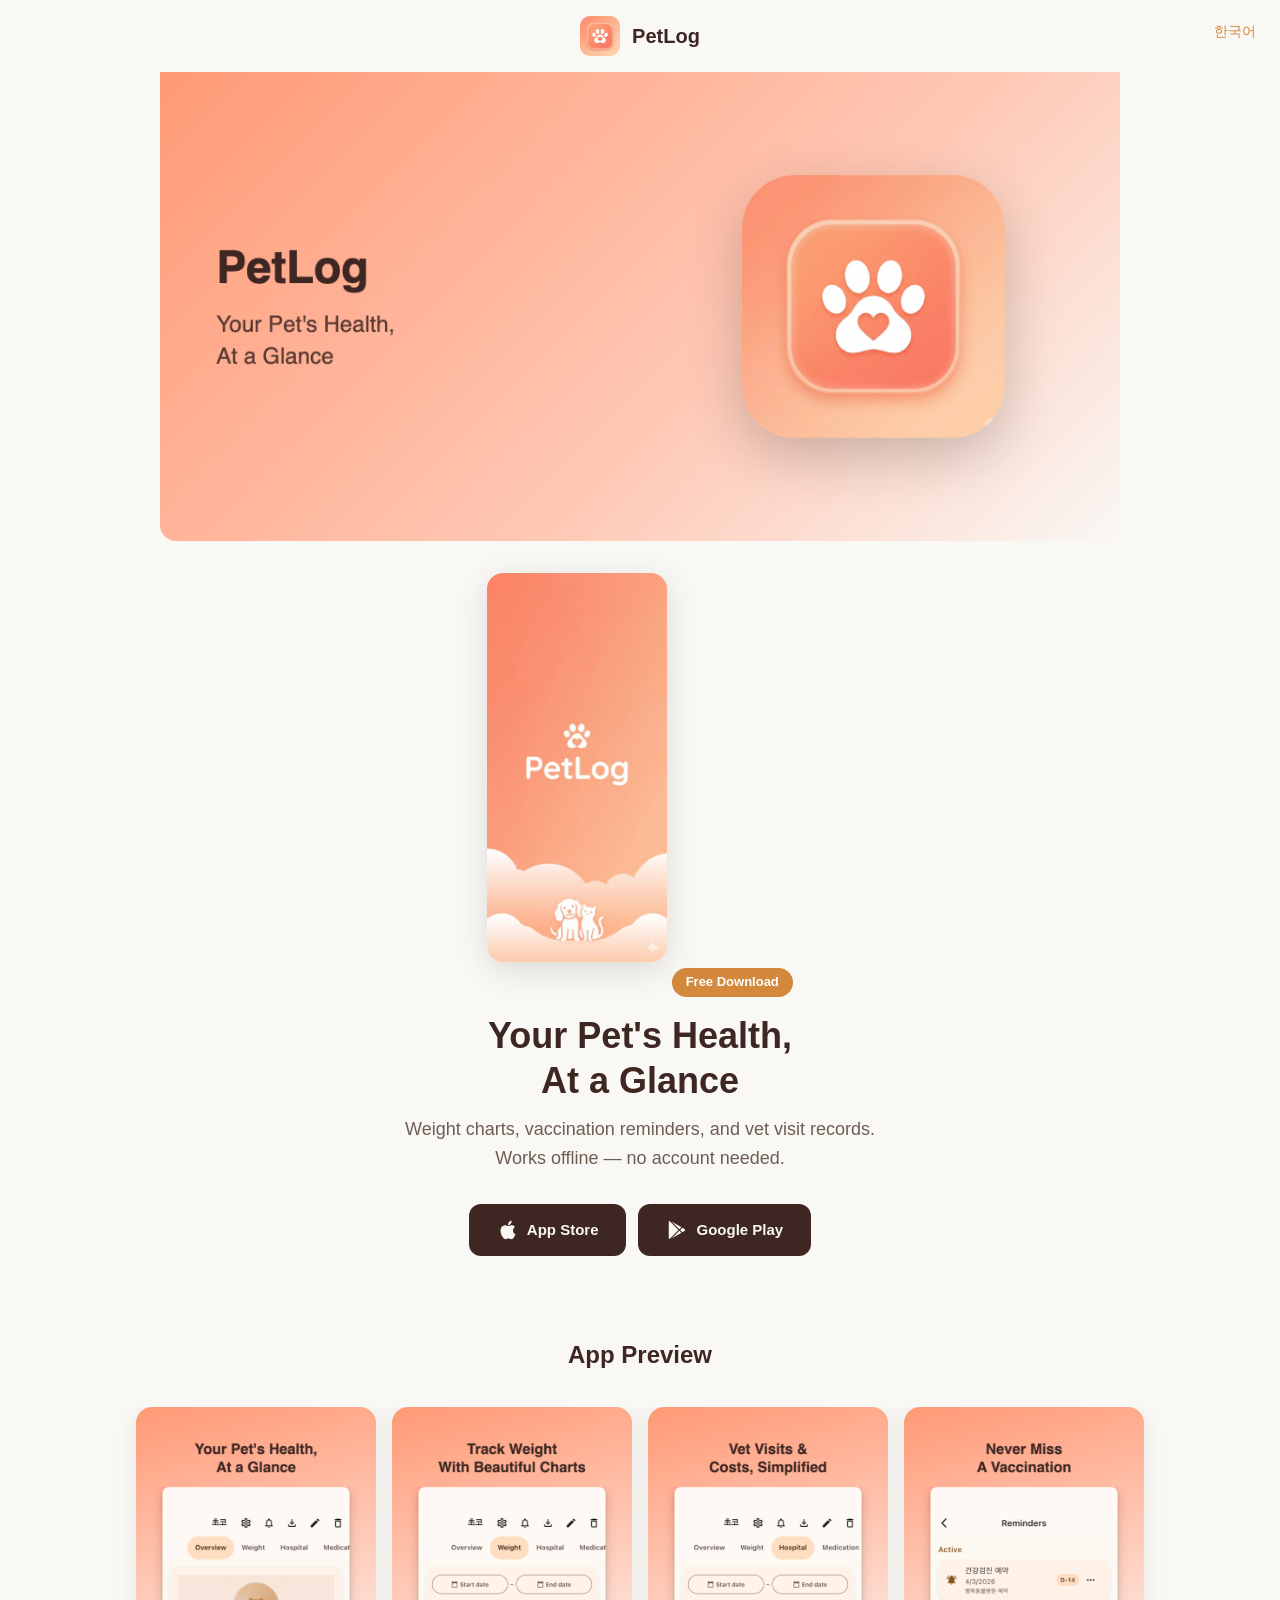
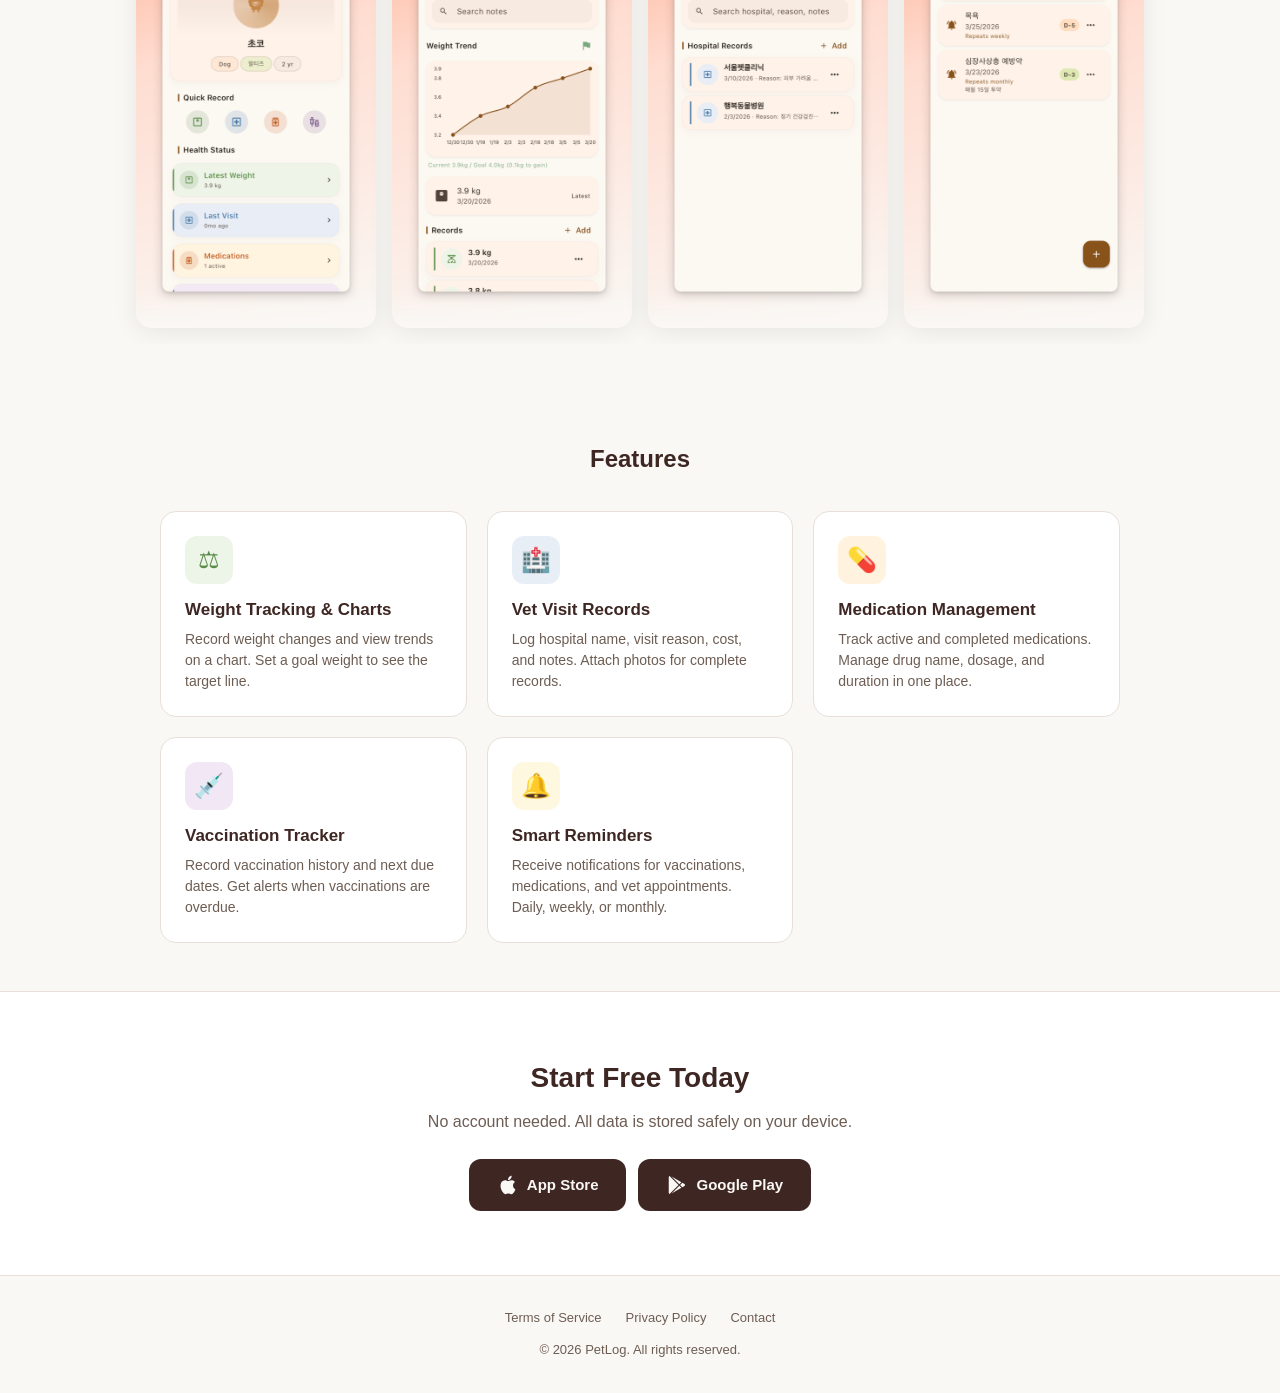
==== en/index.html @ 9a6e6832 "feat: add App Store download link https://apps.apple.com/us/app/petlog-pet-health-tracker/id67609360" ====
<!DOCTYPE html>
<html lang="en">
<head>
  <meta charset="UTF-8">
  <meta name="viewport" content="width=device-width, initial-scale=1.0">
  <title>PetLog - Pet Health Tracker</title>
  <meta name="description" content="Keep track of your pet's health at a glance. Weight charts, vet visits, medications, vaccinations and reminders. Works offline.">
  <meta property="og:title" content="PetLog - Pet Health Tracker">
  <meta property="og:description" content="The simplest health record app for busy pet parents">
  <meta property="og:image" content="../images/app-icon.png">
  <meta name="theme-color" content="#FAF8F5" media="(prefers-color-scheme: light)">
  <meta name="theme-color" content="#1A1613" media="(prefers-color-scheme: dark)">
  <link rel="icon" href="../images/app-icon.png">
  <link rel="stylesheet" href="../style.css">
</head>
<body>

  <!-- Header -->
  <div class="lang-switch"><a href="../">한국어</a></div>
  <header class="header">
    <div class="header-inner">
      <img src="../images/app-icon.png" alt="PetLog" width="40" height="40">
      <h1>PetLog</h1>
    </div>
  </header>

  <!-- Feature Banner -->
  <section class="feature-banner">
    <img src="../images/feature_en.png" alt="PetLog Feature Graphic" loading="eager">
  </section>

  <!-- Hero -->
  <section class="hero container">
    <img src="../images/splash_logo_web.png" alt="PetLog" class="hero-splash" loading="eager">
    <span class="hero-badge">Free Download</span>
    <h2>Your Pet's Health,<br>At a Glance</h2>
    <p>Weight charts, vaccination reminders, and vet visit records.<br>Works offline — no account needed.</p>
    <div class="cta-buttons">
      <a href="https://apps.apple.com/us/app/petlog-pet-health-tracker/id6760936087" class="cta-btn" aria-label="Download on App Store">
        <svg viewBox="0 0 24 24"><path d="M18.71 19.5c-.83 1.24-1.71 2.45-3.05 2.47-1.34.03-1.77-.79-3.29-.79-1.53 0-2 .77-3.27.82-1.31.05-2.3-1.32-3.14-2.53C4.25 17 2.94 12.45 4.7 9.39c.87-1.52 2.43-2.48 4.12-2.51 1.28-.02 2.5.87 3.29.87.78 0 2.26-1.07 3.8-.91.65.03 2.47.26 3.64 1.98-.09.06-2.17 1.28-2.15 3.81.03 3.02 2.65 4.03 2.68 4.04-.03.07-.42 1.44-1.38 2.83M13 3.5c.73-.83 1.94-1.46 2.94-1.5.13 1.17-.34 2.35-1.04 3.19-.69.85-1.83 1.51-2.95 1.42-.15-1.15.41-2.35 1.05-3.11z"/></svg>
        App Store
      </a>
      <a href="#" class="cta-btn" aria-label="Download on Google Play">
        <svg viewBox="0 0 24 24"><path d="M3,20.5V3.5C3,2.91 3.34,2.39 3.84,2.15L13.69,12L3.84,21.85C3.34,21.61 3,21.09 3,20.5M16.81,15.12L6.05,21.34L14.54,12.85L16.81,15.12M20.16,10.81C20.5,11.08 20.75,11.5 20.75,12C20.75,12.5 20.53,12.9 20.18,13.18L17.89,14.5L15.39,12L17.89,9.5L20.16,10.81M6.05,2.66L16.81,8.88L14.54,11.15L6.05,2.66Z"/></svg>
        Google Play
      </a>
    </div>
  </section>

  <!-- Screenshots -->
  <section class="screenshots">
    <h3>App Preview</h3>
    <div class="screenshot-scroll">
      <img src="../images/screenshot_en_01.png" alt="Pet Detail" loading="lazy">
      <img src="../images/screenshot_en_02.png" alt="Weight Chart" loading="lazy">
      <img src="../images/screenshot_en_03.png" alt="Hospital Records" loading="lazy">
      <img src="../images/screenshot_en_04.png" alt="Reminders" loading="lazy">
    </div>
  </section>

  <!-- Features -->
  <section class="features container">
    <h3>Features</h3>
    <div class="feature-grid">
      <div class="feature-card">
        <div class="feature-icon" style="background: #EDF5E8; color: var(--color-weight);">&#9878;</div>
        <h4>Weight Tracking & Charts</h4>
        <p>Record weight changes and view trends on a chart. Set a goal weight to see the target line.</p>
      </div>
      <div class="feature-card">
        <div class="feature-icon" style="background: #E8EEF5; color: var(--color-hospital);">&#127973;</div>
        <h4>Vet Visit Records</h4>
        <p>Log hospital name, visit reason, cost, and notes. Attach photos for complete records.</p>
      </div>
      <div class="feature-card">
        <div class="feature-icon" style="background: #FFF3E0; color: var(--color-medication);">&#128138;</div>
        <h4>Medication Management</h4>
        <p>Track active and completed medications. Manage drug name, dosage, and duration in one place.</p>
      </div>
      <div class="feature-card">
        <div class="feature-icon" style="background: #F2E8F5; color: var(--color-vaccination);">&#128137;</div>
        <h4>Vaccination Tracker</h4>
        <p>Record vaccination history and next due dates. Get alerts when vaccinations are overdue.</p>
      </div>
      <div class="feature-card">
        <div class="feature-icon" style="background: #FFF8E1; color: var(--color-reminder);">&#128276;</div>
        <h4>Smart Reminders</h4>
        <p>Receive notifications for vaccinations, medications, and vet appointments. Daily, weekly, or monthly.</p>
      </div>
    </div>
  </section>

  <!-- Download CTA -->
  <section class="download">
    <div class="container">
      <h3>Start Free Today</h3>
      <p>No account needed. All data is stored safely on your device.</p>
      <div class="cta-buttons">
        <a href="#" class="cta-btn">
          <svg viewBox="0 0 24 24"><path d="M18.71 19.5c-.83 1.24-1.71 2.45-3.05 2.47-1.34.03-1.77-.79-3.29-.79-1.53 0-2 .77-3.27.82-1.31.05-2.3-1.32-3.14-2.53C4.25 17 2.94 12.45 4.7 9.39c.87-1.52 2.43-2.48 4.12-2.51 1.28-.02 2.5.87 3.29.87.78 0 2.26-1.07 3.8-.91.65.03 2.47.26 3.64 1.98-.09.06-2.17 1.28-2.15 3.81.03 3.02 2.65 4.03 2.68 4.04-.03.07-.42 1.44-1.38 2.83M13 3.5c.73-.83 1.94-1.46 2.94-1.5.13 1.17-.34 2.35-1.04 3.19-.69.85-1.83 1.51-2.95 1.42-.15-1.15.41-2.35 1.05-3.11z"/></svg>
          App Store
        </a>
        <a href="#" class="cta-btn">
          <svg viewBox="0 0 24 24"><path d="M3,20.5V3.5C3,2.91 3.34,2.39 3.84,2.15L13.69,12L3.84,21.85C3.34,21.61 3,21.09 3,20.5M16.81,15.12L6.05,21.34L14.54,12.85L16.81,15.12M20.16,10.81C20.5,11.08 20.75,11.5 20.75,12C20.75,12.5 20.53,12.9 20.18,13.18L17.89,14.5L15.39,12L17.89,9.5L20.16,10.81M6.05,2.66L16.81,8.88L14.54,11.15L6.05,2.66Z"/></svg>
          Google Play
        </a>
      </div>
    </div>
  </section>

  <!-- Footer -->
  <footer class="footer container">
    <div class="footer-links">
      <a href="../terms.html">Terms of Service</a>
      <a href="../privacy.html">Privacy Policy</a>
      <a href="mailto:raybirdy@gmail.com">Contact</a>
    </div>
    <p>&copy; 2026 PetLog. All rights reserved.</p>
  </footer>

</body>
</html>
---- style.css ----
/* PetLog Landing Page — Design Tokens */
:root {
  --color-bg: #FAF8F5;
  --color-surface: #FFFFFF;
  --color-primary: #D4883C;
  --color-secondary: #E8866A;
  --color-text: #3E2723;
  --color-text-muted: #6D5D53;
  --color-border: #E8E0D8;
  --color-weight: #5B8C4A;
  --color-hospital: #4A7BAA;
  --color-medication: #C45B20;
  --color-vaccination: #7B5A8C;
  --color-reminder: #D4883C;
  --font: 'Pretendard', -apple-system, BlinkMacSystemFont, 'Segoe UI', sans-serif;
  --radius: 16px;
  --radius-sm: 8px;
  --max-width: 960px;
}

/* Dark mode disabled — light brand theme only */

/* Reset */
*, *::before, *::after { box-sizing: border-box; margin: 0; padding: 0; }

body {
  font-family: var(--font);
  background: var(--color-bg);
  color: var(--color-text);
  line-height: 1.6;
  -webkit-font-smoothing: antialiased;
}

a { color: var(--color-primary); text-decoration: none; }
a:hover { text-decoration: underline; }

.container {
  max-width: var(--max-width);
  margin: 0 auto;
  padding: 0 24px;
}

/* Header */
.header {
  padding: 16px 0;
  text-align: center;
}

.header-inner {
  display: flex;
  align-items: center;
  justify-content: center;
  gap: 12px;
}

.header img {
  width: 40px;
  height: 40px;
  border-radius: 10px;
}

.header h1 {
  font-size: 20px;
  font-weight: 700;
}

.lang-switch {
  position: absolute;
  right: 24px;
  top: 20px;
  font-size: 14px;
  color: var(--color-text-muted);
}

/* Feature Banner */
.feature-banner {
  width: 100%;
  overflow: hidden;
  border-radius: 0 0 var(--radius) var(--radius);
}

.feature-banner img {
  width: 100%;
  max-width: var(--max-width);
  display: block;
  margin: 0 auto;
  border-radius: 0 0 var(--radius) var(--radius);
}

/* Hero */
.hero {
  text-align: center;
  padding: 32px 0;
}

.hero-splash {
  width: 180px;
  margin-bottom: 24px;
  border-radius: var(--radius);
  box-shadow: 0 8px 32px rgba(0,0,0,0.12);
}

.hero-badge {
  display: inline-block;
  background: var(--color-primary);
  color: #FFF;
  font-size: 13px;
  font-weight: 600;
  padding: 4px 14px;
  border-radius: 20px;
  margin-bottom: 16px;
}

.hero h2 {
  font-size: 36px;
  font-weight: 700;
  line-height: 1.25;
  margin-bottom: 12px;
}

.hero p {
  font-size: 18px;
  color: var(--color-text-muted);
  max-width: 500px;
  margin: 0 auto 32px;
}

.cta-buttons {
  display: flex;
  gap: 12px;
  justify-content: center;
  flex-wrap: wrap;
}

.cta-btn {
  display: inline-flex;
  align-items: center;
  gap: 8px;
  background: var(--color-text);
  color: var(--color-bg);
  padding: 14px 28px;
  border-radius: 12px;
  font-size: 15px;
  font-weight: 600;
  transition: opacity 0.2s;
}

.cta-btn:hover {
  opacity: 0.85;
  text-decoration: none;
}

.cta-btn svg {
  width: 22px;
  height: 22px;
  fill: currentColor;
}

/* Screenshots */
.screenshots {
  padding: 48px 0;
  overflow: hidden;
}

.screenshots h3 {
  text-align: center;
  font-size: 24px;
  font-weight: 700;
  margin-bottom: 32px;
}

.screenshot-scroll {
  display: flex;
  gap: 16px;
  overflow-x: auto;
  scroll-snap-type: x mandatory;
  -webkit-overflow-scrolling: touch;
  padding: 0 24px 16px;
  scrollbar-width: none;
  justify-content: center;
}

.screenshot-scroll::-webkit-scrollbar { display: none; }

.screenshot-scroll img {
  flex: 0 0 auto;
  width: 240px;
  border-radius: var(--radius);
  scroll-snap-align: center;
  box-shadow: 0 4px 24px rgba(0,0,0,0.08);
}

/* Features */
.features {
  padding: 48px 0;
}

.features h3 {
  text-align: center;
  font-size: 24px;
  font-weight: 700;
  margin-bottom: 32px;
}

.feature-grid {
  display: grid;
  grid-template-columns: repeat(auto-fit, minmax(260px, 1fr));
  gap: 20px;
}

.feature-card {
  background: var(--color-surface);
  border: 1px solid var(--color-border);
  border-radius: var(--radius);
  padding: 24px;
  transition: transform 0.2s;
}

.feature-card:hover {
  transform: translateY(-2px);
}

.feature-icon {
  width: 48px;
  height: 48px;
  border-radius: 12px;
  display: flex;
  align-items: center;
  justify-content: center;
  font-size: 24px;
  margin-bottom: 12px;
}

.feature-card h4 {
  font-size: 17px;
  font-weight: 600;
  margin-bottom: 6px;
}

.feature-card p {
  font-size: 14px;
  color: var(--color-text-muted);
  line-height: 1.5;
}

/* Download */
.download {
  text-align: center;
  padding: 64px 0;
  background: var(--color-surface);
  border-top: 1px solid var(--color-border);
  border-bottom: 1px solid var(--color-border);
}

.download h3 {
  font-size: 28px;
  font-weight: 700;
  margin-bottom: 8px;
}

.download p {
  font-size: 16px;
  color: var(--color-text-muted);
  margin-bottom: 24px;
}

/* Footer */
.footer {
  padding: 32px 0;
  text-align: center;
  font-size: 13px;
  color: var(--color-text-muted);
}

.footer-links {
  display: flex;
  gap: 24px;
  justify-content: center;
  margin-bottom: 12px;
}

.footer-links a {
  color: var(--color-text-muted);
}

/* Responsive */
@media (max-width: 640px) {
  .hero h2 { font-size: 28px; }
  .hero p { font-size: 16px; }
  .screenshot-scroll img { width: 200px; }
  .feature-grid { grid-template-columns: 1fr; }
  .lang-switch { position: static; text-align: center; margin-bottom: 8px; }
}
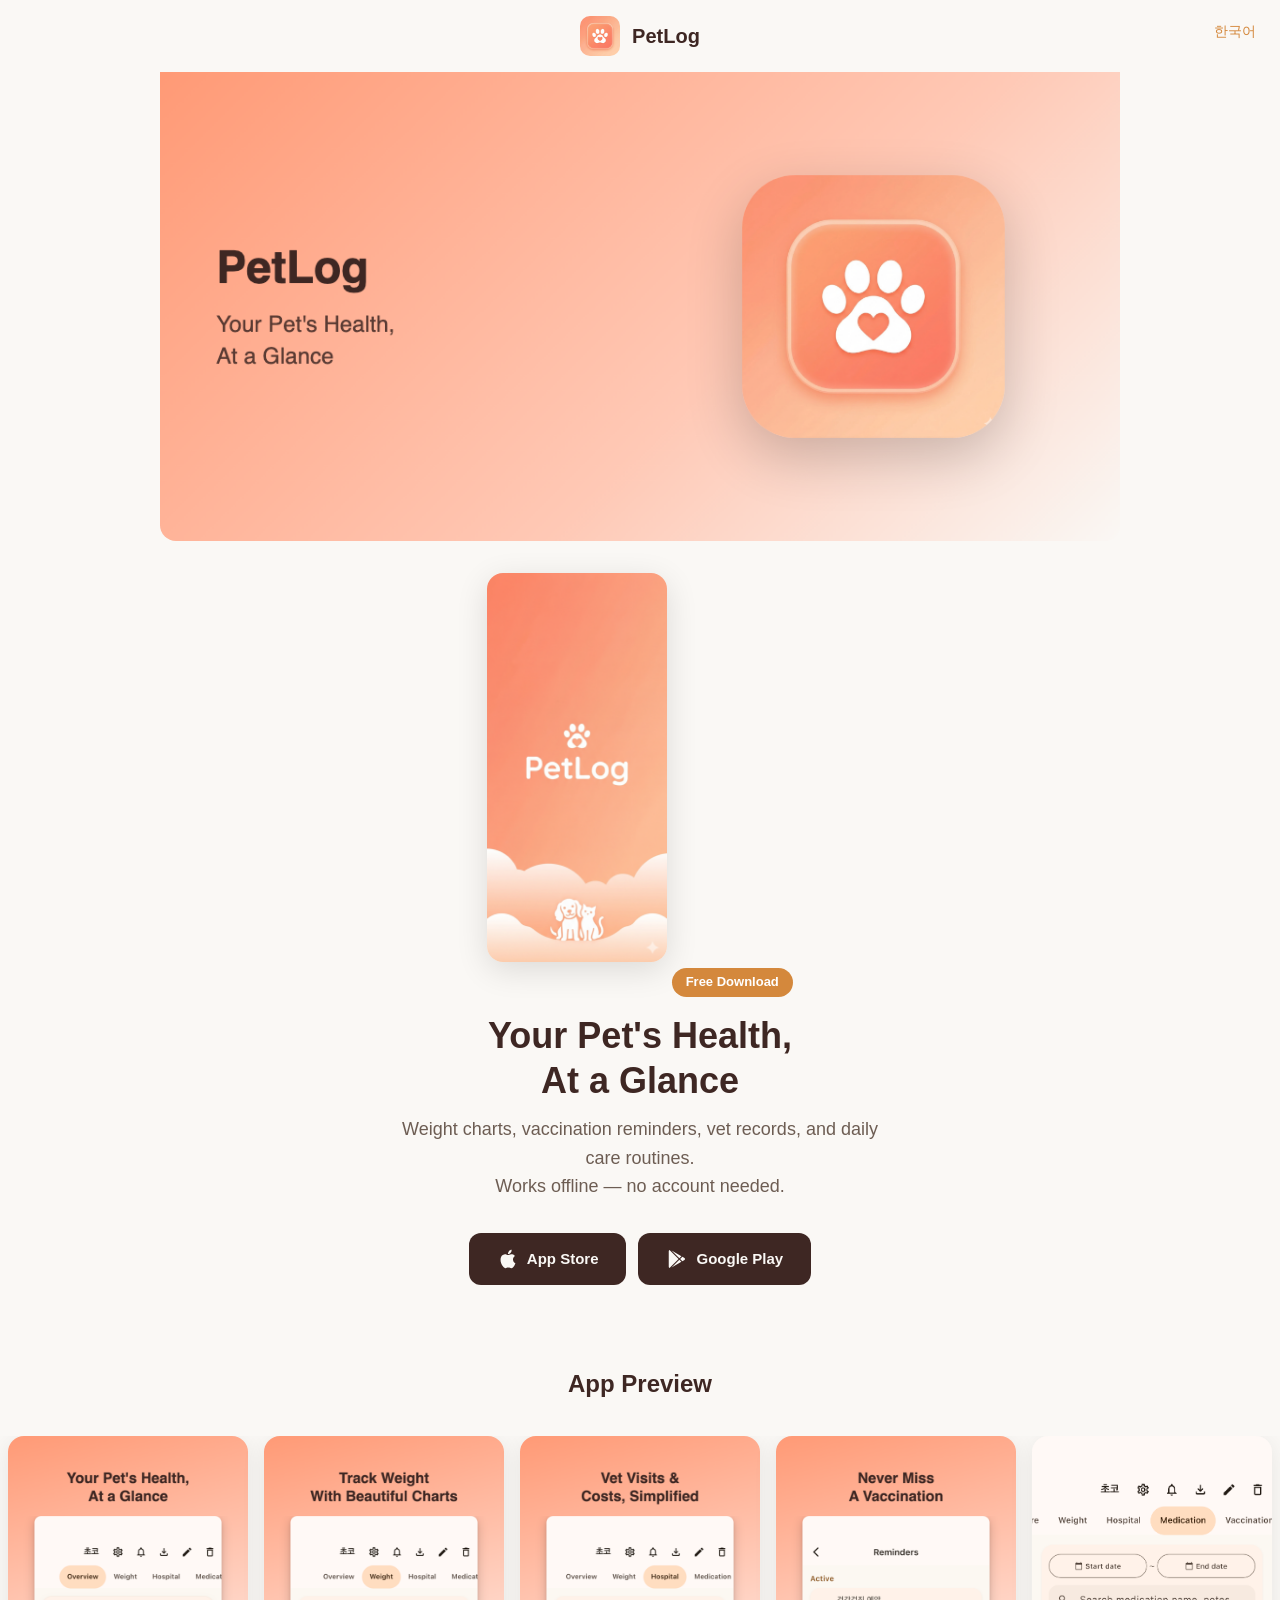
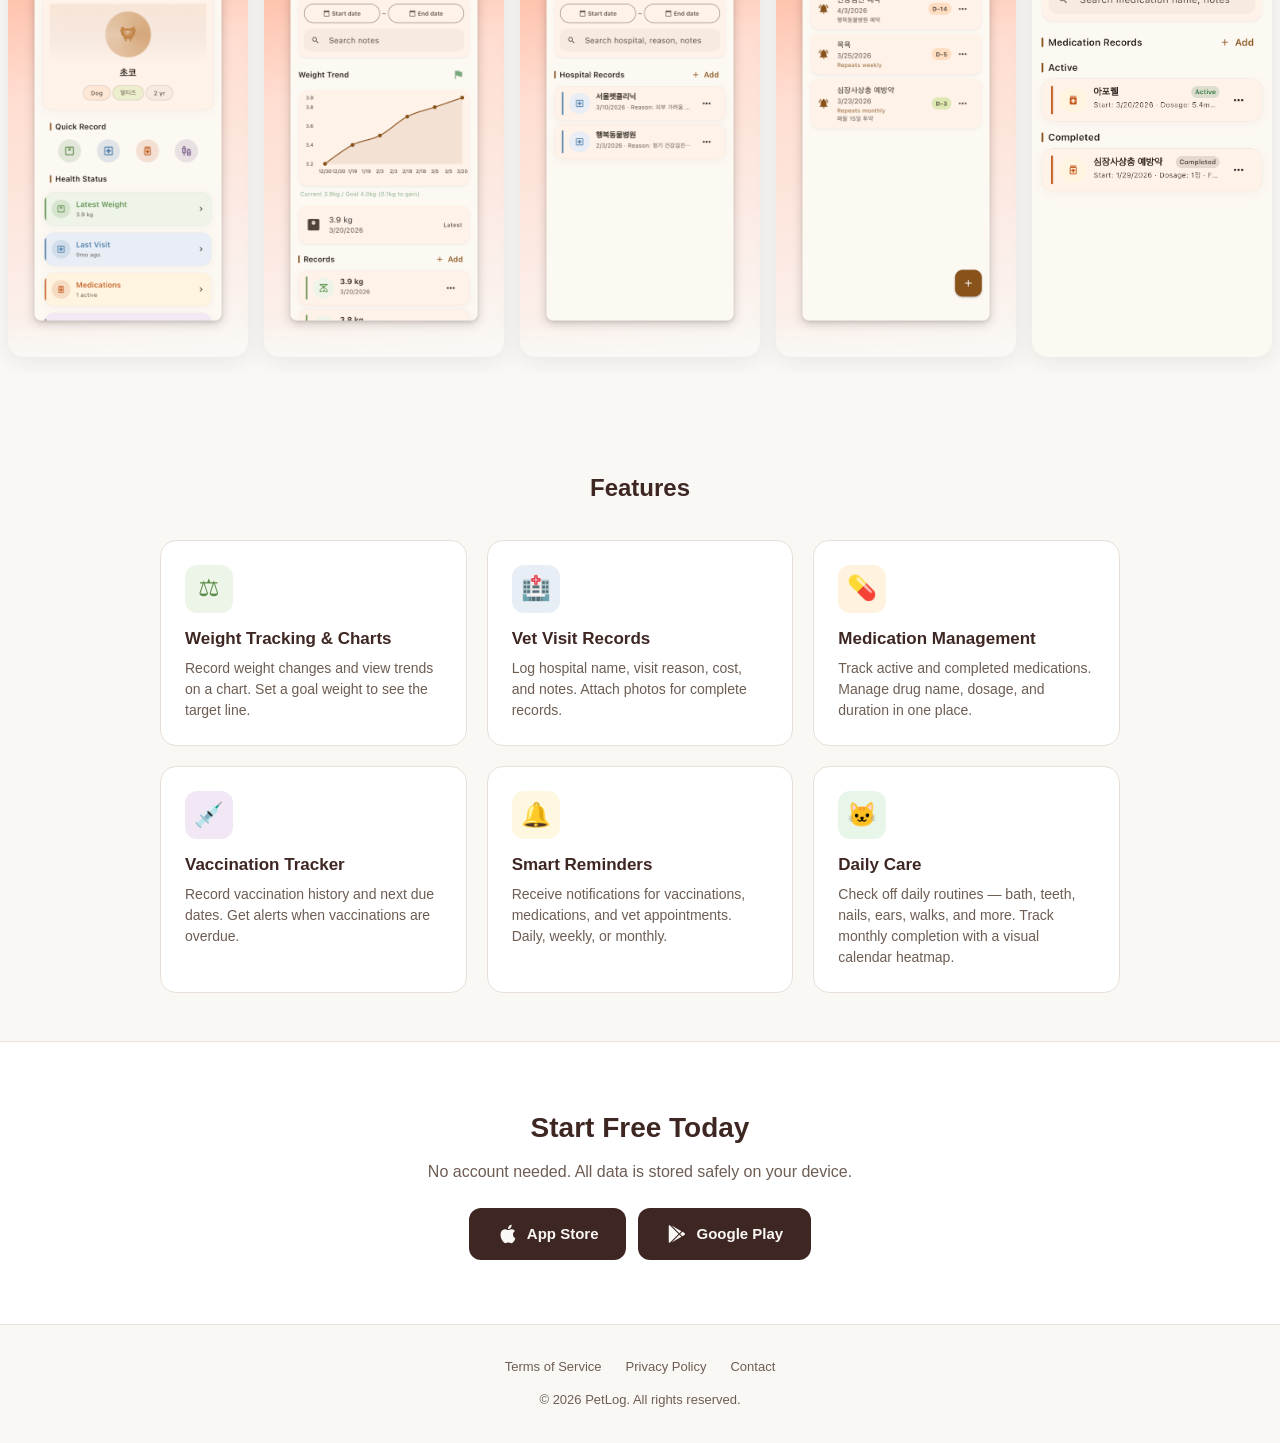
==== commit 62b8fa32: "feat: v1.0.1 Daily Care 기능 추가 반영 - ko/en: Daily Care 기능 카드 추가 - ko/en: 스크린샷 5번 (Daily Care) 추가 - ko/" ====
--- a/en/index.html
+++ b/en/index.html
@@ -4,7 +4,7 @@
   <meta charset="UTF-8">
   <meta name="viewport" content="width=device-width, initial-scale=1.0">
   <title>PetLog - Pet Health Tracker</title>
-  <meta name="description" content="Keep track of your pet's health at a glance. Weight charts, vet visits, medications, vaccinations and reminders. Works offline.">
+  <meta name="description" content="Keep track of your pet's health at a glance. Weight charts, vet visits, medications, vaccinations, daily care routines and reminders. Works offline.">
   <meta property="og:title" content="PetLog - Pet Health Tracker">
   <meta property="og:description" content="The simplest health record app for busy pet parents">
   <meta property="og:image" content="../images/app-icon.png">
@@ -34,7 +34,7 @@
     <img src="../images/splash_logo_web.png" alt="PetLog" class="hero-splash" loading="eager">
     <span class="hero-badge">Free Download</span>
     <h2>Your Pet's Health,<br>At a Glance</h2>
-    <p>Weight charts, vaccination reminders, and vet visit records.<br>Works offline — no account needed.</p>
+    <p>Weight charts, vaccination reminders, vet records, and daily care routines.<br>Works offline — no account needed.</p>
     <div class="cta-buttons">
       <a href="https://apps.apple.com/us/app/petlog-pet-health-tracker/id6760936087" class="cta-btn" aria-label="Download on App Store">
         <svg viewBox="0 0 24 24"><path d="M18.71 19.5c-.83 1.24-1.71 2.45-3.05 2.47-1.34.03-1.77-.79-3.29-.79-1.53 0-2 .77-3.27.82-1.31.05-2.3-1.32-3.14-2.53C4.25 17 2.94 12.45 4.7 9.39c.87-1.52 2.43-2.48 4.12-2.51 1.28-.02 2.5.87 3.29.87.78 0 2.26-1.07 3.8-.91.65.03 2.47.26 3.64 1.98-.09.06-2.17 1.28-2.15 3.81.03 3.02 2.65 4.03 2.68 4.04-.03.07-.42 1.44-1.38 2.83M13 3.5c.73-.83 1.94-1.46 2.94-1.5.13 1.17-.34 2.35-1.04 3.19-.69.85-1.83 1.51-2.95 1.42-.15-1.15.41-2.35 1.05-3.11z"/></svg>
@@ -55,6 +55,7 @@
       <img src="../images/screenshot_en_02.png" alt="Weight Chart" loading="lazy">
       <img src="../images/screenshot_en_03.png" alt="Hospital Records" loading="lazy">
       <img src="../images/screenshot_en_04.png" alt="Reminders" loading="lazy">
+      <img src="../images/screenshot_en_05.png" alt="Daily Care" loading="lazy">
     </div>
   </section>
 
@@ -86,6 +87,11 @@
         <div class="feature-icon" style="background: #FFF8E1; color: var(--color-reminder);">&#128276;</div>
         <h4>Smart Reminders</h4>
         <p>Receive notifications for vaccinations, medications, and vet appointments. Daily, weekly, or monthly.</p>
+      </div>
+      <div class="feature-card">
+        <div class="feature-icon" style="background: #E8F5E9; color: #43A047;">&#128049;</div>
+        <h4>Daily Care</h4>
+        <p>Check off daily routines — bath, teeth, nails, ears, walks, and more. Track monthly completion with a visual calendar heatmap.</p>
       </div>
     </div>
   </section>
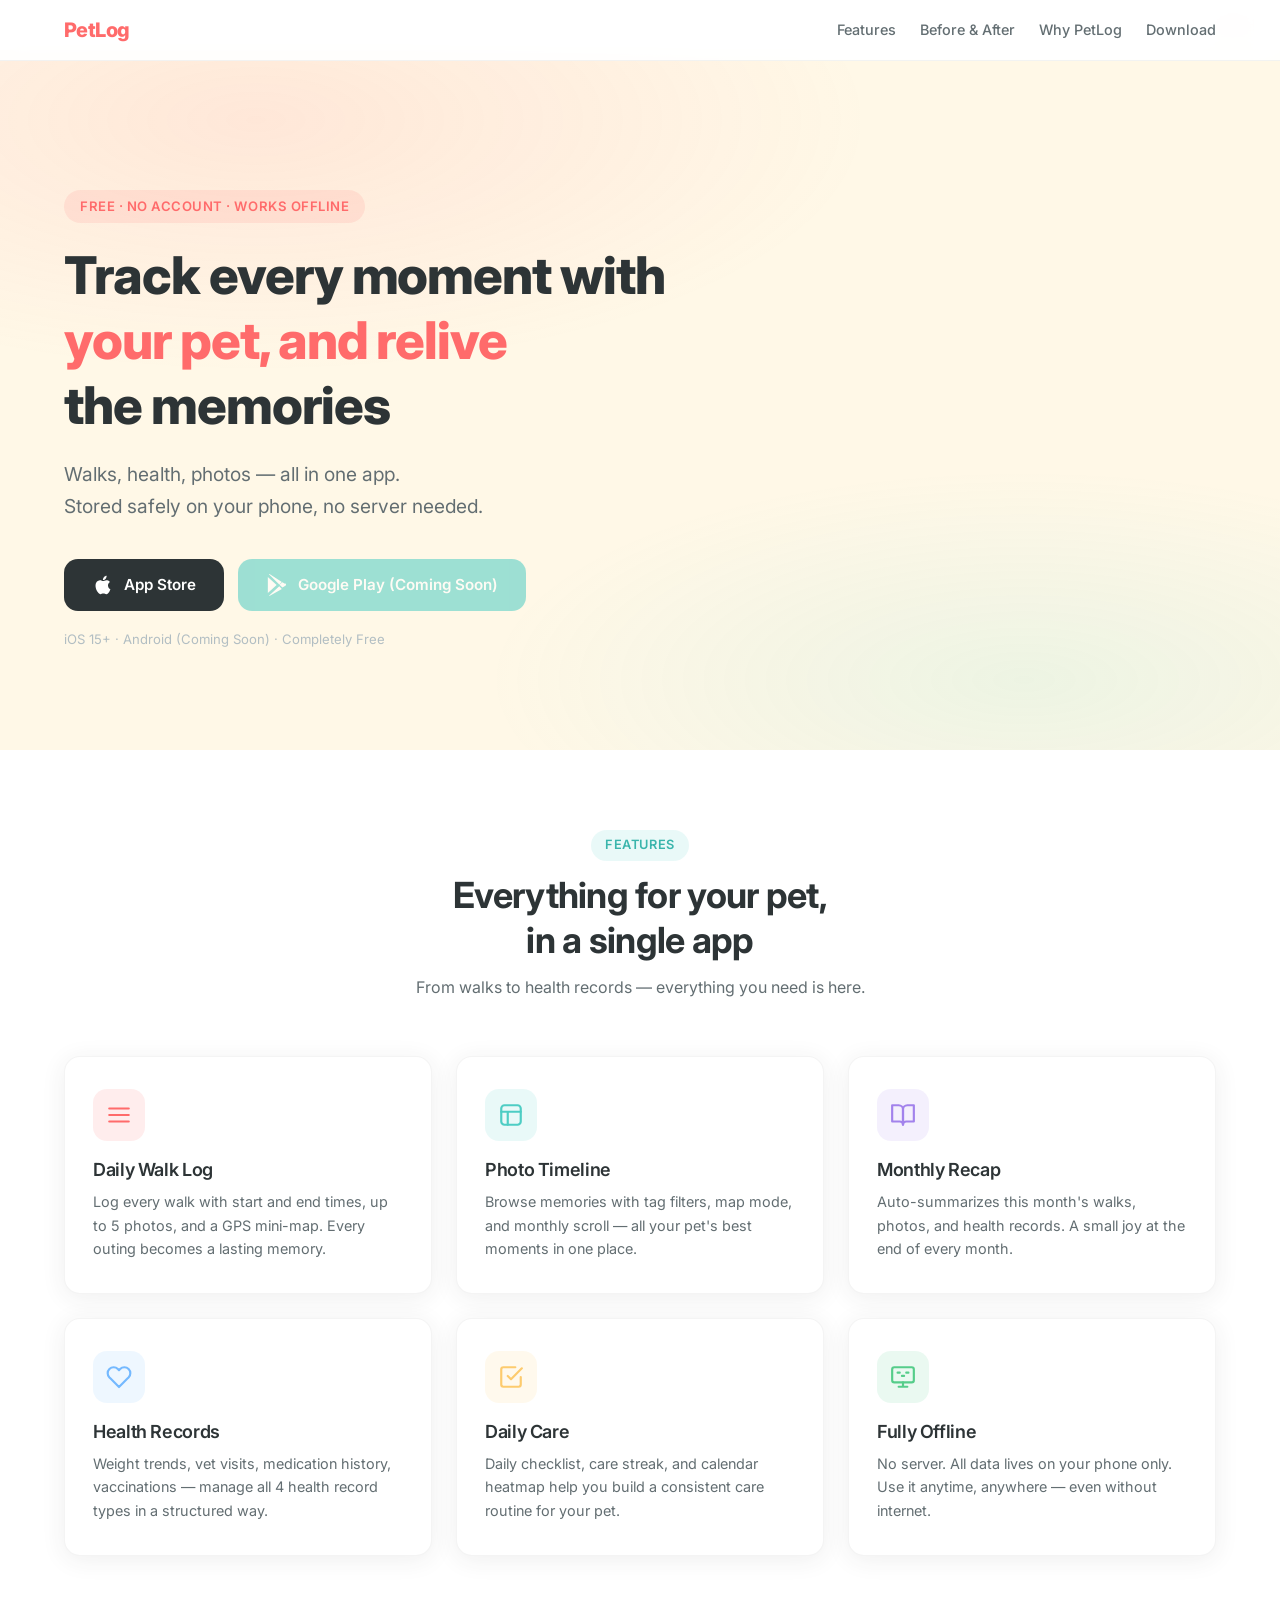
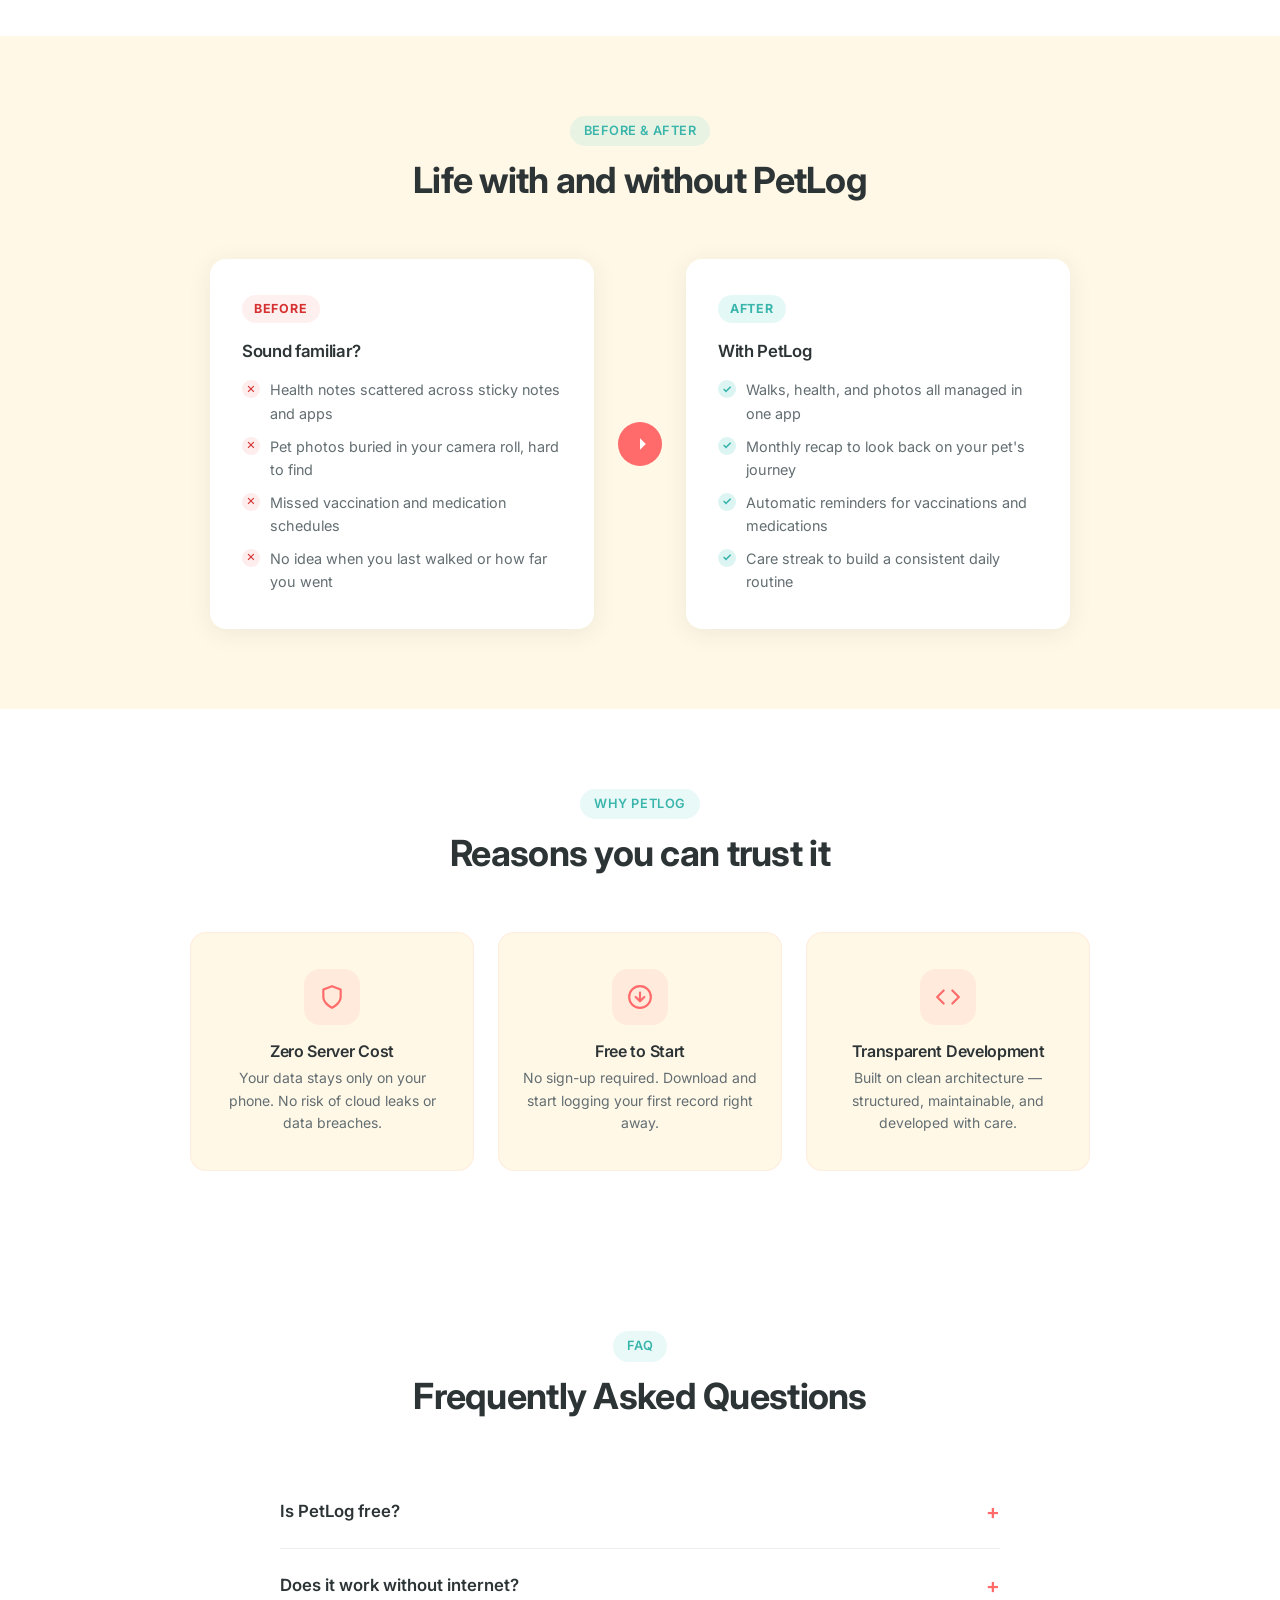
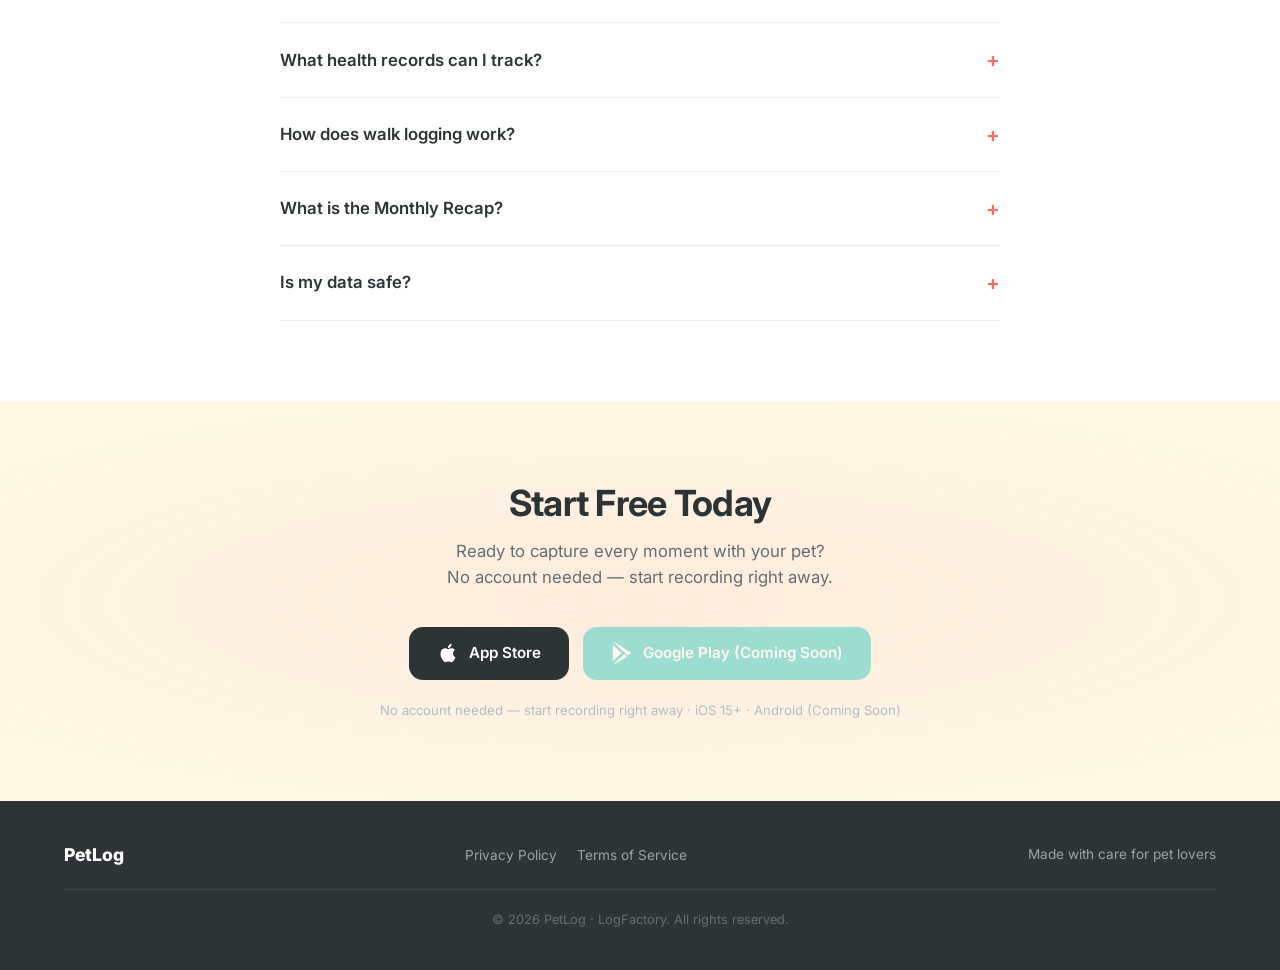
==== commit 2fab5bdb: "feat: add English landing page + language switcher - Add en/index.html with full SEO/AEO/GEO/LEO opt" ====
--- a/en/index.html
+++ b/en/index.html
@@ -1,128 +1,1100 @@
 <!DOCTYPE html>
 <html lang="en">
 <head>
-  <meta charset="UTF-8">
-  <meta name="viewport" content="width=device-width, initial-scale=1.0">
-  <title>PetLog - Pet Health Tracker</title>
-  <meta name="description" content="Keep track of your pet's health at a glance. Weight charts, vet visits, medications, vaccinations, daily care routines and reminders. Works offline.">
-  <meta property="og:title" content="PetLog - Pet Health Tracker">
-  <meta property="og:description" content="The simplest health record app for busy pet parents">
-  <meta property="og:image" content="../images/app-icon.png">
-  <meta name="theme-color" content="#FAF8F5" media="(prefers-color-scheme: light)">
-  <meta name="theme-color" content="#1A1613" media="(prefers-color-scheme: dark)">
-  <link rel="icon" href="../images/app-icon.png">
-  <link rel="stylesheet" href="../style.css">
+  <meta charset="UTF-8" />
+  <meta name="viewport" content="width=device-width, initial-scale=1.0" />
+  <title>PetLog — Pet Health Tracker | Walk Log, Photo Timeline, Monthly Recap</title>
+  <meta name="description" content="Track your pet's health and daily moments. Walk logs with GPS, photo timeline, monthly recap, weight/vet/medication/vaccination records. Offline-first, free." />
+  <meta name="keywords" content="pet health tracker, pet health app, dog walk tracker, pet photo diary, pet care app, pet log app, walk log, pet records, offline pet app, free pet tracker" />
+  <meta name="robots" content="index, follow, max-snippet:-1, max-image-preview:large" />
+  <link rel="canonical" href="https://raybirdy.github.io/petlog-legal/en/" />
+  <link rel="alternate" hreflang="ko" href="https://raybirdy.github.io/petlog-legal/" />
+  <link rel="alternate" hreflang="en" href="https://raybirdy.github.io/petlog-legal/en/" />
+  <link rel="alternate" hreflang="x-default" href="https://raybirdy.github.io/petlog-legal/" />
+
+  <!-- Open Graph -->
+  <meta property="og:title" content="PetLog — Pet Health Tracker | Walk, Photos, Recap" />
+  <meta property="og:description" content="Walk logs, photo timeline, monthly recap. Stored safely on your phone — no server needed. Start free." />
+  <meta property="og:type" content="website" />
+  <meta property="og:url" content="https://raybirdy.github.io/petlog-legal/en/" />
+  <meta property="og:site_name" content="PetLog" />
+  <meta property="og:locale" content="en_US" />
+  <meta property="og:locale:alternate" content="ko_KR" />
+
+  <!-- Twitter Card -->
+  <meta name="twitter:card" content="summary_large_image" />
+  <meta name="twitter:title" content="PetLog — Pet Health Tracker" />
+  <meta name="twitter:description" content="Walks, health, photos — all in one app. Offline-first and completely free." />
+
+  <meta name="theme-color" content="#FF6B6B" />
+  <meta name="apple-itunes-app" content="app-id=APP_ID" />
+
+  <!-- JSON-LD: SoftwareApplication (SEO/AEO/GEO) -->
+  <script type="application/ld+json">
+  {
+    "@context": "https://schema.org",
+    "@type": "SoftwareApplication",
+    "name": "PetLog",
+    "alternateName": "Pet Log",
+    "description": "A pet health and memory app that lets you track every daily moment and look back on them. Walk logs, photo timeline, monthly recap, weight/vet/medication/vaccination records.",
+    "applicationCategory": "HealthApplication",
+    "applicationSubCategory": "Pet Care",
+    "operatingSystem": "iOS 15+, Android 8+",
+    "offers": {
+      "@type": "Offer",
+      "price": "0",
+      "priceCurrency": "USD",
+      "description": "Free (ad-supported)"
+    },
+    "featureList": [
+      "Walk logging (start/end, up to 5 photos, GPS mini-map)",
+      "Photo timeline (tag filters, map mode, monthly scroll)",
+      "Monthly recap (walk count, photos, health record summary)",
+      "Daily care checklist + care streak",
+      "4 health record types: weight, vet visits, medications, vaccinations",
+      "Reminder notifications",
+      "Fully offline (no server, local storage only)"
+    ],
+    "screenshot": "https://raybirdy.github.io/petlog-legal/og-image.png",
+    "author": {
+      "@type": "Organization",
+      "name": "LogFactory"
+    },
+    "inLanguage": ["ko", "en"]
+  }
+  </script>
+
+  <!-- JSON-LD: FAQPage (AEO/GEO/LEO — AI answer engine optimization) -->
+  <script type="application/ld+json">
+  {
+    "@context": "https://schema.org",
+    "@type": "FAQPage",
+    "mainEntity": [
+      {
+        "@type": "Question",
+        "name": "Is PetLog free?",
+        "acceptedAnswer": {
+          "@type": "Answer",
+          "text": "Yes, PetLog is completely free. No account sign-up needed — just download and start. All data is stored only on your device."
+        }
+      },
+      {
+        "@type": "Question",
+        "name": "Does PetLog work without internet?",
+        "acceptedAnswer": {
+          "@type": "Answer",
+          "text": "Yes, PetLog works fully offline. There is no server — all data is stored in a local database on your device."
+        }
+      },
+      {
+        "@type": "Question",
+        "name": "What health records can I track?",
+        "acceptedAnswer": {
+          "@type": "Answer",
+          "text": "You can track four types of health records: weight, vet visits, medications, and vaccinations. Photos can be attached to each record, and you can set reminder notifications."
+        }
+      },
+      {
+        "@type": "Question",
+        "name": "How does walk logging work?",
+        "acceptedAnswer": {
+          "@type": "Answer",
+          "text": "Tap Start Walk to begin and End Walk when you're done. You can take up to 5 photos during the walk. GPS location is saved automatically and shown on a mini-map."
+        }
+      },
+      {
+        "@type": "Question",
+        "name": "What is the Monthly Recap?",
+        "acceptedAnswer": {
+          "@type": "Answer",
+          "text": "Monthly Recap automatically summarizes your pet's walks, photos, and health records for the month — a delightful way to look back on time spent together."
+        }
+      },
+      {
+        "@type": "Question",
+        "name": "Is my data safe?",
+        "acceptedAnswer": {
+          "@type": "Answer",
+          "text": "PetLog does not use any server. All data is stored exclusively on your device and never transmitted externally."
+        }
+      }
+    ]
+  }
+  </script>
+  <link rel="preconnect" href="https://fonts.googleapis.com" />
+  <link rel="preconnect" href="https://fonts.gstatic.com" crossorigin />
+  <link href="https://fonts.googleapis.com/css2?family=Inter:wght@400;500;600;700;800&display=swap" rel="stylesheet" />
+  <style>
+    /* ─── Reset & Base ─── */
+    *, *::before, *::after {
+      box-sizing: border-box;
+      margin: 0;
+      padding: 0;
+    }
+
+    :root {
+      --coral:    #FF6B6B;
+      --coral-dk: #E85555;
+      --mint:     #4ECDC4;
+      --mint-dk:  #3AB5AC;
+      --cream:    #FFF8E7;
+      --cream-dk: #FFF0CC;
+      --text:     #2D3436;
+      --text-mid: #636E72;
+      --text-lt:  #B2BEC3;
+      --white:    #FFFFFF;
+      --card-bg:  #FFFFFF;
+      --shadow:   0 4px 24px rgba(45, 52, 54, 0.08);
+      --shadow-hover: 0 8px 40px rgba(45, 52, 54, 0.14);
+      --radius:   16px;
+      --max-w:    1200px;
+    }
+
+    html {
+      scroll-behavior: smooth;
+    }
+
+    body {
+      font-family: 'Inter', system-ui, -apple-system, sans-serif;
+      color: var(--text);
+      background: var(--white);
+      line-height: 1.6;
+      -webkit-font-smoothing: antialiased;
+    }
+
+    /* ─── Typography ─── */
+    h1, h2, h3 {
+      line-height: 1.25;
+      letter-spacing: -0.02em;
+    }
+
+    h1 { font-size: clamp(2rem, 5vw, 3.25rem); font-weight: 800; }
+    h2 { font-size: clamp(1.5rem, 3.5vw, 2.25rem); font-weight: 700; }
+    h3 { font-size: 1.125rem; font-weight: 600; }
+
+    p { color: var(--text-mid); }
+
+    /* ─── Layout ─── */
+    .container {
+      width: 100%;
+      max-width: var(--max-w);
+      margin-inline: auto;
+      padding-inline: 24px;
+    }
+
+    section {
+      padding-block: 80px;
+    }
+
+    /* ─── Scroll Animation ─── */
+    .fade-in {
+      opacity: 0;
+      transform: translateY(28px);
+      transition: opacity 0.55s ease, transform 0.55s ease;
+    }
+
+    .fade-in.visible {
+      opacity: 1;
+      transform: translateY(0);
+    }
+
+    /* ─── Navigation ─── */
+    nav {
+      position: fixed;
+      top: 0;
+      left: 0;
+      right: 0;
+      z-index: 100;
+      background: rgba(255, 255, 255, 0.9);
+      backdrop-filter: blur(12px);
+      -webkit-backdrop-filter: blur(12px);
+      border-bottom: 1px solid rgba(45, 52, 54, 0.06);
+    }
+
+    .nav-inner {
+      display: flex;
+      align-items: center;
+      justify-content: space-between;
+      height: 60px;
+    }
+
+    .nav-logo {
+      font-size: 1.25rem;
+      font-weight: 800;
+      color: var(--coral);
+      text-decoration: none;
+      letter-spacing: -0.03em;
+    }
+
+    .nav-links {
+      display: flex;
+      gap: 24px;
+      list-style: none;
+    }
+
+    .nav-links a {
+      font-size: 0.9rem;
+      font-weight: 500;
+      color: var(--text-mid);
+      text-decoration: none;
+      transition: color 0.2s;
+    }
+
+    .nav-links a:hover { color: var(--coral); }
+
+    /* ─── Buttons ─── */
+    .btn {
+      display: inline-flex;
+      align-items: center;
+      gap: 10px;
+      padding: 14px 28px;
+      border-radius: 14px;
+      font-size: 0.95rem;
+      font-weight: 600;
+      text-decoration: none;
+      transition: transform 0.2s ease, box-shadow 0.2s ease;
+      cursor: pointer;
+      border: none;
+      white-space: nowrap;
+    }
+
+    .btn:hover {
+      transform: scale(1.05);
+      box-shadow: 0 8px 24px rgba(0,0,0,0.15);
+    }
+
+    .btn-dark {
+      background: var(--text);
+      color: var(--white);
+    }
+
+    .btn-mint {
+      background: var(--mint);
+      color: var(--white);
+    }
+
+    .btn-outline {
+      background: transparent;
+      color: var(--text);
+      border: 2px solid var(--text);
+    }
+
+    .btn-outline:hover {
+      background: var(--text);
+      color: var(--white);
+    }
+
+    .btn-group {
+      display: flex;
+      flex-wrap: wrap;
+      gap: 14px;
+      align-items: center;
+    }
+
+    /* ─── Store Badge SVG Icons ─── */
+    .store-icon {
+      width: 22px;
+      height: 22px;
+      flex-shrink: 0;
+    }
+
+    /* ─── Hero ─── */
+    #hero {
+      padding-top: 140px;
+      padding-bottom: 100px;
+      background:
+        radial-gradient(ellipse 80% 60% at 20% 10%, rgba(255, 107, 107, 0.12) 0%, transparent 60%),
+        radial-gradient(ellipse 70% 50% at 80% 90%, rgba(78, 205, 196, 0.10) 0%, transparent 60%),
+        var(--cream);
+    }
+
+    .hero-content {
+      max-width: 720px;
+    }
+
+    .hero-badge {
+      display: inline-block;
+      background: rgba(255, 107, 107, 0.12);
+      color: var(--coral);
+      border-radius: 100px;
+      padding: 6px 16px;
+      font-size: 0.82rem;
+      font-weight: 600;
+      letter-spacing: 0.04em;
+      text-transform: uppercase;
+      margin-bottom: 20px;
+    }
+
+    #hero h1 {
+      margin-bottom: 20px;
+      color: var(--text);
+    }
+
+    #hero h1 span {
+      color: var(--coral);
+    }
+
+    .hero-sub {
+      font-size: clamp(1rem, 2vw, 1.2rem);
+      color: var(--text-mid);
+      margin-bottom: 36px;
+      max-width: 560px;
+      line-height: 1.7;
+    }
+
+    .hero-note {
+      margin-top: 18px;
+      font-size: 0.82rem;
+      color: var(--text-lt);
+    }
+
+    /* ─── Features ─── */
+    #features {
+      background: var(--white);
+    }
+
+    .section-header {
+      text-align: center;
+      margin-bottom: 56px;
+    }
+
+    .section-label {
+      display: inline-block;
+      background: rgba(78, 205, 196, 0.12);
+      color: var(--mint-dk);
+      border-radius: 100px;
+      padding: 5px 14px;
+      font-size: 0.8rem;
+      font-weight: 600;
+      letter-spacing: 0.04em;
+      text-transform: uppercase;
+      margin-bottom: 12px;
+    }
+
+    .section-header h2 {
+      margin-bottom: 12px;
+    }
+
+    .features-grid {
+      display: grid;
+      grid-template-columns: repeat(3, 1fr);
+      gap: 24px;
+    }
+
+    .feature-card {
+      background: var(--card-bg);
+      border-radius: var(--radius);
+      padding: 32px 28px;
+      box-shadow: var(--shadow);
+      border: 1px solid rgba(45, 52, 54, 0.05);
+      transition: box-shadow 0.25s ease, transform 0.25s ease;
+    }
+
+    .feature-card:hover {
+      box-shadow: var(--shadow-hover);
+      transform: translateY(-3px);
+    }
+
+    .feature-icon {
+      width: 52px;
+      height: 52px;
+      border-radius: 14px;
+      display: flex;
+      align-items: center;
+      justify-content: center;
+      margin-bottom: 18px;
+      font-size: 1.4rem;
+    }
+
+    .icon-coral  { background: rgba(255, 107, 107, 0.12); }
+    .icon-mint   { background: rgba(78, 205, 196, 0.12); }
+    .icon-purple { background: rgba(162, 130, 236, 0.12); }
+    .icon-blue   { background: rgba(116, 185, 255, 0.12); }
+    .icon-yellow { background: rgba(253, 203, 110, 0.12); }
+    .icon-green  { background: rgba(85, 205, 138, 0.12); }
+
+    .feature-card h3 {
+      margin-bottom: 8px;
+      color: var(--text);
+    }
+
+    .feature-card p {
+      font-size: 0.9rem;
+      line-height: 1.65;
+    }
+
+    /* ─── Before / After ─── */
+    #beforeafter {
+      background: var(--cream);
+    }
+
+    .ba-grid {
+      display: grid;
+      grid-template-columns: 1fr auto 1fr;
+      gap: 0;
+      align-items: center;
+      max-width: 860px;
+      margin-inline: auto;
+    }
+
+    .ba-card {
+      background: var(--white);
+      border-radius: var(--radius);
+      padding: 36px 32px;
+      box-shadow: var(--shadow);
+    }
+
+    .ba-card .ba-tag {
+      display: inline-block;
+      border-radius: 100px;
+      padding: 4px 12px;
+      font-size: 0.78rem;
+      font-weight: 700;
+      letter-spacing: 0.06em;
+      text-transform: uppercase;
+      margin-bottom: 16px;
+    }
+
+    .ba-before .ba-tag { background: #FFF0F0; color: #D63031; }
+    .ba-after  .ba-tag { background: rgba(78, 205, 196, 0.15); color: var(--mint-dk); }
+
+    .ba-card h3 {
+      font-size: 1.05rem;
+      color: var(--text);
+      margin-bottom: 14px;
+      line-height: 1.5;
+    }
+
+    .ba-list {
+      list-style: none;
+      display: flex;
+      flex-direction: column;
+      gap: 10px;
+    }
+
+    .ba-list li {
+      display: flex;
+      align-items: flex-start;
+      gap: 10px;
+      font-size: 0.9rem;
+      color: var(--text-mid);
+    }
+
+    .ba-list li .marker {
+      flex-shrink: 0;
+      width: 18px;
+      height: 18px;
+      border-radius: 50%;
+      display: inline-flex;
+      align-items: center;
+      justify-content: center;
+      margin-top: 2px;
+      font-size: 0.7rem;
+      font-weight: 700;
+    }
+
+    .ba-before .marker { background: #FDEDEC; color: #D63031; }
+    .ba-after  .marker { background: rgba(78, 205, 196, 0.2); color: var(--mint-dk); }
+
+    .ba-arrow {
+      display: flex;
+      align-items: center;
+      justify-content: center;
+      padding-inline: 24px;
+    }
+
+    .ba-arrow-inner {
+      width: 44px;
+      height: 44px;
+      background: var(--coral);
+      border-radius: 50%;
+      display: flex;
+      align-items: center;
+      justify-content: center;
+    }
+
+    .ba-arrow-inner svg {
+      width: 20px;
+      height: 20px;
+      fill: white;
+    }
+
+    /* ─── Trust Signals ─── */
+    #trust {
+      background: var(--white);
+    }
+
+    .trust-grid {
+      display: grid;
+      grid-template-columns: repeat(3, 1fr);
+      gap: 24px;
+      max-width: 900px;
+      margin-inline: auto;
+    }
+
+    .trust-card {
+      text-align: center;
+      padding: 36px 24px;
+      background: var(--cream);
+      border-radius: var(--radius);
+      border: 1px solid rgba(255, 107, 107, 0.08);
+    }
+
+    .trust-icon-wrap {
+      width: 56px;
+      height: 56px;
+      background: rgba(255, 107, 107, 0.1);
+      border-radius: 16px;
+      display: flex;
+      align-items: center;
+      justify-content: center;
+      margin-inline: auto;
+      margin-bottom: 16px;
+    }
+
+    .trust-icon-wrap svg {
+      width: 26px;
+      height: 26px;
+      stroke: var(--coral);
+      fill: none;
+      stroke-width: 2;
+      stroke-linecap: round;
+      stroke-linejoin: round;
+    }
+
+    .trust-card h3 {
+      font-size: 1rem;
+      margin-bottom: 6px;
+      color: var(--text);
+    }
+
+    .trust-card p {
+      font-size: 0.875rem;
+    }
+
+    /* ─── Final CTA ─── */
+    #cta {
+      background:
+        radial-gradient(ellipse 100% 80% at 50% 50%, rgba(255, 107, 107, 0.08) 0%, transparent 70%),
+        var(--cream);
+      text-align: center;
+    }
+
+    #cta h2 {
+      margin-bottom: 12px;
+      color: var(--text);
+    }
+
+    #cta .cta-sub {
+      font-size: 1.05rem;
+      color: var(--text-mid);
+      margin-bottom: 36px;
+    }
+
+    #cta .btn-group {
+      justify-content: center;
+    }
+
+    .cta-note {
+      margin-top: 20px;
+      font-size: 0.82rem;
+      color: var(--text-lt);
+    }
+
+    /* ─── Footer ─── */
+    footer {
+      background: var(--text);
+      color: rgba(255,255,255,0.55);
+      padding-block: 40px;
+    }
+
+    .footer-inner {
+      display: flex;
+      flex-wrap: wrap;
+      align-items: center;
+      justify-content: space-between;
+      gap: 16px;
+    }
+
+    .footer-logo {
+      font-size: 1.1rem;
+      font-weight: 800;
+      color: var(--white);
+      text-decoration: none;
+    }
+
+    .footer-links {
+      display: flex;
+      gap: 20px;
+      list-style: none;
+      flex-wrap: wrap;
+    }
+
+    .footer-links a {
+      font-size: 0.85rem;
+      color: rgba(255,255,255,0.55);
+      text-decoration: none;
+      transition: color 0.2s;
+    }
+
+    .footer-links a:hover { color: var(--white); }
+
+    .footer-copy {
+      font-size: 0.8rem;
+      width: 100%;
+      text-align: center;
+      margin-top: 20px;
+      border-top: 1px solid rgba(255,255,255,0.08);
+      padding-top: 20px;
+    }
+
+    /* ─── Responsive ─── */
+    @media (max-width: 900px) {
+      .features-grid {
+        grid-template-columns: repeat(2, 1fr);
+      }
+
+      .trust-grid {
+        grid-template-columns: repeat(3, 1fr);
+      }
+
+      .ba-grid {
+        grid-template-columns: 1fr;
+        gap: 16px;
+      }
+
+      .ba-arrow {
+        transform: rotate(90deg);
+        padding-inline: 0;
+        padding-block: 8px;
+      }
+
+      nav .nav-links {
+        display: none;
+      }
+    }
+
+    @media (max-width: 600px) {
+      section { padding-block: 48px; }
+
+      #hero {
+        padding-top: 100px;
+        padding-bottom: 64px;
+      }
+
+      .features-grid {
+        grid-template-columns: 1fr;
+      }
+
+      .trust-grid {
+        grid-template-columns: 1fr;
+      }
+
+      .btn-group {
+        flex-direction: column;
+        align-items: flex-start;
+      }
+
+      #cta .btn-group {
+        align-items: center;
+      }
+
+      .ba-card {
+        padding: 28px 24px;
+      }
+
+      .footer-inner {
+        flex-direction: column;
+        align-items: flex-start;
+        gap: 12px;
+      }
+    }
+  </style>
 </head>
 <body>
 
-  <!-- Header -->
-  <div class="lang-switch"><a href="../">한국어</a></div>
-  <header class="header">
-    <div class="header-inner">
-      <img src="../images/app-icon.png" alt="PetLog" width="40" height="40">
-      <h1>PetLog</h1>
+  <!-- ─── Language Switcher ─── -->
+  <div style="text-align:right;padding:12px 24px;"><a href="../" style="color:var(--coral);text-decoration:none;font-size:0.9rem;">한국어</a></div>
+
+  <!-- ─── Navigation ─── -->
+  <nav>
+    <div class="container">
+      <div class="nav-inner">
+        <a href="#hero" class="nav-logo">PetLog</a>
+        <ul class="nav-links">
+          <li><a href="#features">Features</a></li>
+          <li><a href="#beforeafter">Before &amp; After</a></li>
+          <li><a href="#trust">Why PetLog</a></li>
+          <li><a href="#cta">Download</a></li>
+        </ul>
+      </div>
     </div>
-  </header>
-
-  <!-- Feature Banner -->
-  <section class="feature-banner">
-    <img src="../images/feature_en.png" alt="PetLog Feature Graphic" loading="eager">
-  </section>
-
-  <!-- Hero -->
-  <section class="hero container">
-    <img src="../images/splash_logo_web.png" alt="PetLog" class="hero-splash" loading="eager">
-    <span class="hero-badge">Free Download</span>
-    <h2>Your Pet's Health,<br>At a Glance</h2>
-    <p>Weight charts, vaccination reminders, vet records, and daily care routines.<br>Works offline — no account needed.</p>
-    <div class="cta-buttons">
-      <a href="https://apps.apple.com/us/app/petlog-pet-health-tracker/id6760936087" class="cta-btn" aria-label="Download on App Store">
-        <svg viewBox="0 0 24 24"><path d="M18.71 19.5c-.83 1.24-1.71 2.45-3.05 2.47-1.34.03-1.77-.79-3.29-.79-1.53 0-2 .77-3.27.82-1.31.05-2.3-1.32-3.14-2.53C4.25 17 2.94 12.45 4.7 9.39c.87-1.52 2.43-2.48 4.12-2.51 1.28-.02 2.5.87 3.29.87.78 0 2.26-1.07 3.8-.91.65.03 2.47.26 3.64 1.98-.09.06-2.17 1.28-2.15 3.81.03 3.02 2.65 4.03 2.68 4.04-.03.07-.42 1.44-1.38 2.83M13 3.5c.73-.83 1.94-1.46 2.94-1.5.13 1.17-.34 2.35-1.04 3.19-.69.85-1.83 1.51-2.95 1.42-.15-1.15.41-2.35 1.05-3.11z"/></svg>
-        App Store
-      </a>
-      <a href="#" class="cta-btn" aria-label="Download on Google Play">
-        <svg viewBox="0 0 24 24"><path d="M3,20.5V3.5C3,2.91 3.34,2.39 3.84,2.15L13.69,12L3.84,21.85C3.34,21.61 3,21.09 3,20.5M16.81,15.12L6.05,21.34L14.54,12.85L16.81,15.12M20.16,10.81C20.5,11.08 20.75,11.5 20.75,12C20.75,12.5 20.53,12.9 20.18,13.18L17.89,14.5L15.39,12L17.89,9.5L20.16,10.81M6.05,2.66L16.81,8.88L14.54,11.15L6.05,2.66Z"/></svg>
-        Google Play
-      </a>
-    </div>
-  </section>
-
-  <!-- Screenshots -->
-  <section class="screenshots">
-    <h3>App Preview</h3>
-    <div class="screenshot-scroll">
-      <img src="../images/screenshot_en_01.png" alt="Pet Detail" loading="lazy">
-      <img src="../images/screenshot_en_02.png" alt="Weight Chart" loading="lazy">
-      <img src="../images/screenshot_en_03.png" alt="Hospital Records" loading="lazy">
-      <img src="../images/screenshot_en_04.png" alt="Reminders" loading="lazy">
-      <img src="../images/screenshot_en_05.png" alt="Daily Care" loading="lazy">
-    </div>
-  </section>
-
-  <!-- Features -->
-  <section class="features container">
-    <h3>Features</h3>
-    <div class="feature-grid">
-      <div class="feature-card">
-        <div class="feature-icon" style="background: #EDF5E8; color: var(--color-weight);">&#9878;</div>
-        <h4>Weight Tracking & Charts</h4>
-        <p>Record weight changes and view trends on a chart. Set a goal weight to see the target line.</p>
-      </div>
-      <div class="feature-card">
-        <div class="feature-icon" style="background: #E8EEF5; color: var(--color-hospital);">&#127973;</div>
-        <h4>Vet Visit Records</h4>
-        <p>Log hospital name, visit reason, cost, and notes. Attach photos for complete records.</p>
-      </div>
-      <div class="feature-card">
-        <div class="feature-icon" style="background: #FFF3E0; color: var(--color-medication);">&#128138;</div>
-        <h4>Medication Management</h4>
-        <p>Track active and completed medications. Manage drug name, dosage, and duration in one place.</p>
-      </div>
-      <div class="feature-card">
-        <div class="feature-icon" style="background: #F2E8F5; color: var(--color-vaccination);">&#128137;</div>
-        <h4>Vaccination Tracker</h4>
-        <p>Record vaccination history and next due dates. Get alerts when vaccinations are overdue.</p>
-      </div>
-      <div class="feature-card">
-        <div class="feature-icon" style="background: #FFF8E1; color: var(--color-reminder);">&#128276;</div>
-        <h4>Smart Reminders</h4>
-        <p>Receive notifications for vaccinations, medications, and vet appointments. Daily, weekly, or monthly.</p>
-      </div>
-      <div class="feature-card">
-        <div class="feature-icon" style="background: #E8F5E9; color: #43A047;">&#128049;</div>
-        <h4>Daily Care</h4>
-        <p>Check off daily routines — bath, teeth, nails, ears, walks, and more. Track monthly completion with a visual calendar heatmap.</p>
+  </nav>
+
+  <!-- ─── Hero ─── -->
+  <section id="hero">
+    <div class="container">
+      <div class="hero-content fade-in">
+        <span class="hero-badge">Free · No Account · Works Offline</span>
+        <h1>Track every moment with<br><span>your pet, and relive</span><br>the memories</h1>
+        <p class="hero-sub">
+          Walks, health, photos — all in one app.<br>
+          Stored safely on your phone, no server needed.
+        </p>
+        <div class="btn-group">
+          <a
+            href="https://apps.apple.com/us/app/petlog-pet-health-tracker/id6760936087"
+            class="btn btn-dark"
+            aria-label="Download on the App Store"
+          >
+            <!-- Apple logo SVG -->
+            <svg class="store-icon" viewBox="0 0 24 24" fill="currentColor" aria-hidden="true">
+              <path d="M18.71 19.5c-.83 1.24-1.71 2.45-3.05 2.47-1.34.03-1.77-.79-3.29-.79-1.53 0-2 .77-3.27.82-1.31.05-2.3-1.32-3.14-2.53C4.25 17 2.94 12.45 4.7 9.39c.87-1.52 2.43-2.48 4.12-2.51 1.28-.02 2.5.87 3.29.87.78 0 2.26-1.07 3.8-.91.65.03 2.47.26 3.64 1.98-.09.06-2.17 1.28-2.15 3.81.03 3.02 2.65 4.03 2.68 4.04-.03.07-.42 1.44-1.38 2.83M13 3.5c.73-.83 1.94-1.46 2.94-1.5.13 1.17-.34 2.35-1.04 3.19-.69.85-1.83 1.51-2.95 1.42-.15-1.15.41-2.35 1.05-3.11z"/>
+            </svg>
+            App Store
+          </a>
+          <span
+            class="btn btn-mint btn-disabled"
+            aria-label="Google Play Coming Soon"
+            style="opacity:0.55;cursor:default;pointer-events:none;"
+          >
+            <svg class="store-icon" viewBox="0 0 24 24" fill="currentColor" aria-hidden="true">
+              <path d="M3.18 23.76c.33.18.7.22 1.06.1l13.07-7.54-2.83-2.83-11.3 10.27zm-1.18-20.5v17.48l9.62-8.74-9.62-8.74zm19.16 7.6-3.3-1.9-3.14 2.86 3.14 2.86 3.32-1.92c.95-.55.95-1.86-.02-2.9zM4.24.14C3.88.02 3.51.06 3.18.24L14.49 11.55l2.83-2.83L4.24.14z"/>
+            </svg>
+            Google Play (Coming Soon)
+          </span>
+        </div>
+        <p class="hero-note">iOS 15+ · Android (Coming Soon) · Completely Free</p>
       </div>
     </div>
   </section>
 
-  <!-- Download CTA -->
-  <section class="download">
+  <!-- ─── Features ─── -->
+  <section id="features">
     <div class="container">
-      <h3>Start Free Today</h3>
-      <p>No account needed. All data is stored safely on your device.</p>
-      <div class="cta-buttons">
-        <a href="#" class="cta-btn">
-          <svg viewBox="0 0 24 24"><path d="M18.71 19.5c-.83 1.24-1.71 2.45-3.05 2.47-1.34.03-1.77-.79-3.29-.79-1.53 0-2 .77-3.27.82-1.31.05-2.3-1.32-3.14-2.53C4.25 17 2.94 12.45 4.7 9.39c.87-1.52 2.43-2.48 4.12-2.51 1.28-.02 2.5.87 3.29.87.78 0 2.26-1.07 3.8-.91.65.03 2.47.26 3.64 1.98-.09.06-2.17 1.28-2.15 3.81.03 3.02 2.65 4.03 2.68 4.04-.03.07-.42 1.44-1.38 2.83M13 3.5c.73-.83 1.94-1.46 2.94-1.5.13 1.17-.34 2.35-1.04 3.19-.69.85-1.83 1.51-2.95 1.42-.15-1.15.41-2.35 1.05-3.11z"/></svg>
-          App Store
-        </a>
-        <a href="#" class="cta-btn">
-          <svg viewBox="0 0 24 24"><path d="M3,20.5V3.5C3,2.91 3.34,2.39 3.84,2.15L13.69,12L3.84,21.85C3.34,21.61 3,21.09 3,20.5M16.81,15.12L6.05,21.34L14.54,12.85L16.81,15.12M20.16,10.81C20.5,11.08 20.75,11.5 20.75,12C20.75,12.5 20.53,12.9 20.18,13.18L17.89,14.5L15.39,12L17.89,9.5L20.16,10.81M6.05,2.66L16.81,8.88L14.54,11.15L6.05,2.66Z"/></svg>
-          Google Play
-        </a>
+      <div class="section-header fade-in">
+        <span class="section-label">Features</span>
+        <h2>Everything for your pet,<br>in a single app</h2>
+        <p>From walks to health records — everything you need is here.</p>
+      </div>
+
+      <div class="features-grid">
+
+        <div class="feature-card fade-in">
+          <div class="feature-icon icon-coral" aria-hidden="true">
+            <svg width="26" height="26" viewBox="0 0 24 24" fill="none" stroke="#FF6B6B" stroke-width="2" stroke-linecap="round" stroke-linejoin="round">
+              <path d="M3 12h18M3 6h18M3 18h18"/>
+              <circle cx="20" cy="12" r="1" fill="#FF6B6B" stroke="none"/>
+            </svg>
+          </div>
+          <h3>Daily Walk Log</h3>
+          <p>Log every walk with start and end times, up to 5 photos, and a GPS mini-map. Every outing becomes a lasting memory.</p>
+        </div>
+
+        <div class="feature-card fade-in">
+          <div class="feature-icon icon-mint" aria-hidden="true">
+            <svg width="26" height="26" viewBox="0 0 24 24" fill="none" stroke="#4ECDC4" stroke-width="2" stroke-linecap="round" stroke-linejoin="round">
+              <rect x="3" y="3" width="18" height="18" rx="3"/>
+              <path d="M3 9h18M9 21V9"/>
+            </svg>
+          </div>
+          <h3>Photo Timeline</h3>
+          <p>Browse memories with tag filters, map mode, and monthly scroll — all your pet's best moments in one place.</p>
+        </div>
+
+        <div class="feature-card fade-in">
+          <div class="feature-icon icon-purple" aria-hidden="true">
+            <svg width="26" height="26" viewBox="0 0 24 24" fill="none" stroke="#A282EC" stroke-width="2" stroke-linecap="round" stroke-linejoin="round">
+              <path d="M2 3h6a4 4 0 0 1 4 4v14a3 3 0 0 0-3-3H2z"/>
+              <path d="M22 3h-6a4 4 0 0 0-4 4v14a3 3 0 0 1 3-3h7z"/>
+            </svg>
+          </div>
+          <h3>Monthly Recap</h3>
+          <p>Auto-summarizes this month's walks, photos, and health records. A small joy at the end of every month.</p>
+        </div>
+
+        <div class="feature-card fade-in">
+          <div class="feature-icon icon-blue" aria-hidden="true">
+            <svg width="26" height="26" viewBox="0 0 24 24" fill="none" stroke="#74B9FF" stroke-width="2" stroke-linecap="round" stroke-linejoin="round">
+              <path d="M20.84 4.61a5.5 5.5 0 0 0-7.78 0L12 5.67l-1.06-1.06a5.5 5.5 0 0 0-7.78 7.78l1.06 1.06L12 21.23l7.78-7.78 1.06-1.06a5.5 5.5 0 0 0 0-7.78z"/>
+            </svg>
+          </div>
+          <h3>Health Records</h3>
+          <p>Weight trends, vet visits, medication history, vaccinations — manage all 4 health record types in a structured way.</p>
+        </div>
+
+        <div class="feature-card fade-in">
+          <div class="feature-icon icon-yellow" aria-hidden="true">
+            <svg width="26" height="26" viewBox="0 0 24 24" fill="none" stroke="#FDCB6E" stroke-width="2" stroke-linecap="round" stroke-linejoin="round">
+              <path d="M9 11l3 3L22 4"/>
+              <path d="M21 12v7a2 2 0 0 1-2 2H5a2 2 0 0 1-2-2V5a2 2 0 0 1 2-2h11"/>
+            </svg>
+          </div>
+          <h3>Daily Care</h3>
+          <p>Daily checklist, care streak, and calendar heatmap help you build a consistent care routine for your pet.</p>
+        </div>
+
+        <div class="feature-card fade-in">
+          <div class="feature-icon icon-green" aria-hidden="true">
+            <svg width="26" height="26" viewBox="0 0 24 24" fill="none" stroke="#55CD8A" stroke-width="2" stroke-linecap="round" stroke-linejoin="round">
+              <rect x="2" y="3" width="20" height="14" rx="2"/>
+              <path d="M8 21h8M12 17v4"/>
+              <path d="M7 8h2M15 8h2M11 11h2"/>
+            </svg>
+          </div>
+          <h3>Fully Offline</h3>
+          <p>No server. All data lives on your phone only. Use it anytime, anywhere — even without internet.</p>
+        </div>
+
       </div>
     </div>
   </section>
 
-  <!-- Footer -->
-  <footer class="footer container">
-    <div class="footer-links">
-      <a href="../terms.html">Terms of Service</a>
-      <a href="../privacy.html">Privacy Policy</a>
-      <a href="mailto:raybirdy@gmail.com">Contact</a>
+  <!-- ─── Before / After ─── -->
+  <section id="beforeafter">
+    <div class="container">
+      <div class="section-header fade-in">
+        <span class="section-label">Before &amp; After</span>
+        <h2>Life with and without PetLog</h2>
+      </div>
+
+      <div class="ba-grid fade-in">
+
+        <div class="ba-card ba-before">
+          <span class="ba-tag">Before</span>
+          <h3>Sound familiar?</h3>
+          <ul class="ba-list">
+            <li>
+              <span class="marker" aria-hidden="true">✕</span>
+              Health notes scattered across sticky notes and apps
+            </li>
+            <li>
+              <span class="marker" aria-hidden="true">✕</span>
+              Pet photos buried in your camera roll, hard to find
+            </li>
+            <li>
+              <span class="marker" aria-hidden="true">✕</span>
+              Missed vaccination and medication schedules
+            </li>
+            <li>
+              <span class="marker" aria-hidden="true">✕</span>
+              No idea when you last walked or how far you went
+            </li>
+          </ul>
+        </div>
+
+        <div class="ba-arrow" aria-hidden="true">
+          <div class="ba-arrow-inner">
+            <svg viewBox="0 0 24 24"><path d="M5 12h14M12 5l7 7-7 7"/></svg>
+          </div>
+        </div>
+
+        <div class="ba-card ba-after">
+          <span class="ba-tag">After</span>
+          <h3>With PetLog</h3>
+          <ul class="ba-list">
+            <li>
+              <span class="marker" aria-hidden="true">✓</span>
+              Walks, health, and photos all managed in one app
+            </li>
+            <li>
+              <span class="marker" aria-hidden="true">✓</span>
+              Monthly recap to look back on your pet's journey
+            </li>
+            <li>
+              <span class="marker" aria-hidden="true">✓</span>
+              Automatic reminders for vaccinations and medications
+            </li>
+            <li>
+              <span class="marker" aria-hidden="true">✓</span>
+              Care streak to build a consistent daily routine
+            </li>
+          </ul>
+        </div>
+
+      </div>
     </div>
-    <p>&copy; 2026 PetLog. All rights reserved.</p>
+  </section>
+
+  <!-- ─── Trust Signals ─── -->
+  <section id="trust">
+    <div class="container">
+      <div class="section-header fade-in">
+        <span class="section-label">Why PetLog</span>
+        <h2>Reasons you can trust it</h2>
+      </div>
+
+      <div class="trust-grid">
+
+        <div class="trust-card fade-in">
+          <div class="trust-icon-wrap" aria-hidden="true">
+            <!-- Shield icon -->
+            <svg viewBox="0 0 24 24">
+              <path d="M12 22s8-4 8-10V5l-8-3-8 3v7c0 6 8 10 8 10z"/>
+            </svg>
+          </div>
+          <h3>Zero Server Cost</h3>
+          <p>Your data stays only on your phone. No risk of cloud leaks or data breaches.</p>
+        </div>
+
+        <div class="trust-card fade-in">
+          <div class="trust-icon-wrap" aria-hidden="true">
+            <!-- Download/free icon -->
+            <svg viewBox="0 0 24 24">
+              <circle cx="12" cy="12" r="10"/>
+              <path d="M12 8v8M8 12l4 4 4-4"/>
+            </svg>
+          </div>
+          <h3>Free to Start</h3>
+          <p>No sign-up required. Download and start logging your first record right away.</p>
+        </div>
+
+        <div class="trust-card fade-in">
+          <div class="trust-icon-wrap" aria-hidden="true">
+            <!-- Code/transparent icon -->
+            <svg viewBox="0 0 24 24">
+              <polyline points="16 18 22 12 16 6"/>
+              <polyline points="8 6 2 12 8 18"/>
+            </svg>
+          </div>
+          <h3>Transparent Development</h3>
+          <p>Built on clean architecture — structured, maintainable, and developed with care.</p>
+        </div>
+
+      </div>
+    </div>
+  </section>
+
+  <!-- ─── FAQ (AEO/GEO/LEO visible content) ─── -->
+  <section id="faq" style="background:var(--white);">
+    <div class="container">
+      <div class="section-header fade-in">
+        <span class="section-label">FAQ</span>
+        <h2>Frequently Asked Questions</h2>
+      </div>
+      <div style="max-width:720px;margin:0 auto;">
+        <details class="fade-in" style="border-bottom:1px solid #eee;padding:20px 0;">
+          <summary style="cursor:pointer;font-weight:600;font-size:1.05rem;list-style:none;display:flex;justify-content:space-between;align-items:center;">Is PetLog free?<span style="color:var(--coral);font-size:1.3rem;transition:transform 0.2s;">+</span></summary>
+          <p style="margin-top:12px;">Yes, PetLog is completely free. No account sign-up needed — just download and start. All data is stored only on your device.</p>
+        </details>
+        <details class="fade-in" style="border-bottom:1px solid #eee;padding:20px 0;">
+          <summary style="cursor:pointer;font-weight:600;font-size:1.05rem;list-style:none;display:flex;justify-content:space-between;align-items:center;">Does it work without internet?<span style="color:var(--coral);font-size:1.3rem;transition:transform 0.2s;">+</span></summary>
+          <p style="margin-top:12px;">Yes, PetLog works fully offline. There is no server — all data is stored in a local database on your device.</p>
+        </details>
+        <details class="fade-in" style="border-bottom:1px solid #eee;padding:20px 0;">
+          <summary style="cursor:pointer;font-weight:600;font-size:1.05rem;list-style:none;display:flex;justify-content:space-between;align-items:center;">What health records can I track?<span style="color:var(--coral);font-size:1.3rem;transition:transform 0.2s;">+</span></summary>
+          <p style="margin-top:12px;">You can track four types: weight, vet visits, medications, and vaccinations. Photos can be attached to each record, and you can set reminder notifications.</p>
+        </details>
+        <details class="fade-in" style="border-bottom:1px solid #eee;padding:20px 0;">
+          <summary style="cursor:pointer;font-weight:600;font-size:1.05rem;list-style:none;display:flex;justify-content:space-between;align-items:center;">How does walk logging work?<span style="color:var(--coral);font-size:1.3rem;transition:transform 0.2s;">+</span></summary>
+          <p style="margin-top:12px;">Tap Start Walk to begin and End Walk when you're done. You can take up to 5 photos during the walk. GPS location is saved automatically and shown on a mini-map.</p>
+        </details>
+        <details class="fade-in" style="border-bottom:1px solid #eee;padding:20px 0;">
+          <summary style="cursor:pointer;font-weight:600;font-size:1.05rem;list-style:none;display:flex;justify-content:space-between;align-items:center;">What is the Monthly Recap?<span style="color:var(--coral);font-size:1.3rem;transition:transform 0.2s;">+</span></summary>
+          <p style="margin-top:12px;">Monthly Recap automatically summarizes your pet's walks, photos, and health records for the month — a delightful way to look back on time spent together.</p>
+        </details>
+        <details class="fade-in" style="border-bottom:1px solid #eee;padding:20px 0;">
+          <summary style="cursor:pointer;font-weight:600;font-size:1.05rem;list-style:none;display:flex;justify-content:space-between;align-items:center;">Is my data safe?<span style="color:var(--coral);font-size:1.3rem;transition:transform 0.2s;">+</span></summary>
+          <p style="margin-top:12px;">PetLog does not use any server. All data is stored exclusively on your device and never transmitted externally.</p>
+        </details>
+      </div>
+    </div>
+  </section>
+
+  <!-- ─── Final CTA ─── -->
+  <section id="cta">
+    <div class="container">
+      <div class="fade-in">
+        <h2>Start Free Today</h2>
+        <p class="cta-sub">
+          Ready to capture every moment with your pet?<br>
+          No account needed — start recording right away.
+        </p>
+        <div class="btn-group">
+          <a
+            href="https://apps.apple.com/us/app/petlog-pet-health-tracker/id6760936087"
+            class="btn btn-dark"
+            aria-label="Download on the App Store"
+          >
+            <svg class="store-icon" viewBox="0 0 24 24" fill="currentColor" aria-hidden="true">
+              <path d="M18.71 19.5c-.83 1.24-1.71 2.45-3.05 2.47-1.34.03-1.77-.79-3.29-.79-1.53 0-2 .77-3.27.82-1.31.05-2.3-1.32-3.14-2.53C4.25 17 2.94 12.45 4.7 9.39c.87-1.52 2.43-2.48 4.12-2.51 1.28-.02 2.5.87 3.29.87.78 0 2.26-1.07 3.8-.91.65.03 2.47.26 3.64 1.98-.09.06-2.17 1.28-2.15 3.81.03 3.02 2.65 4.03 2.68 4.04-.03.07-.42 1.44-1.38 2.83M13 3.5c.73-.83 1.94-1.46 2.94-1.5.13 1.17-.34 2.35-1.04 3.19-.69.85-1.83 1.51-2.95 1.42-.15-1.15.41-2.35 1.05-3.11z"/>
+            </svg>
+            App Store
+          </a>
+          <span
+            class="btn btn-mint btn-disabled"
+            aria-label="Google Play Coming Soon"
+            style="opacity:0.55;cursor:default;pointer-events:none;"
+          >
+            <svg class="store-icon" viewBox="0 0 24 24" fill="currentColor" aria-hidden="true">
+              <path d="M3.18 23.76c.33.18.7.22 1.06.1l13.07-7.54-2.83-2.83-11.3 10.27zm-1.18-20.5v17.48l9.62-8.74-9.62-8.74zm19.16 7.6-3.3-1.9-3.14 2.86 3.14 2.86 3.32-1.92c.95-.55.95-1.86-.02-2.9zM4.24.14C3.88.02 3.51.06 3.18.24L14.49 11.55l2.83-2.83L4.24.14z"/>
+            </svg>
+            Google Play (Coming Soon)
+          </span>
+        </div>
+        <p class="cta-note">No account needed — start recording right away · iOS 15+ · Android (Coming Soon)</p>
+      </div>
+    </div>
+  </section>
+
+  <!-- ─── Footer ─── -->
+  <footer>
+    <div class="container">
+      <div class="footer-inner">
+        <a href="#hero" class="footer-logo">PetLog</a>
+        <ul class="footer-links">
+          <li>
+            <a href="../privacy.html">
+              Privacy Policy
+            </a>
+          </li>
+          <li>
+            <a href="../terms.html">
+              Terms of Service
+            </a>
+          </li>
+        </ul>
+        <span style="font-size:0.85rem;">Made with care for pet lovers</span>
+      </div>
+      <p class="footer-copy">
+        &copy; 2026 PetLog · LogFactory. All rights reserved.
+      </p>
+    </div>
   </footer>
+
+  <!-- ─── Scroll Fade-in ─── -->
+  <script>
+    (function () {
+      'use strict';
+
+      var observer = new IntersectionObserver(
+        function (entries) {
+          entries.forEach(function (entry) {
+            if (entry.isIntersecting) {
+              entry.target.classList.add('visible');
+              observer.unobserve(entry.target);
+            }
+          });
+        },
+        { threshold: 0.12, rootMargin: '0px 0px -40px 0px' }
+      );
+
+      // Stagger cards within each grid
+      function staggerGroup(selector, baseDelay) {
+        var items = document.querySelectorAll(selector);
+        items.forEach(function (el, i) {
+          el.style.transitionDelay = (baseDelay + i * 80) + 'ms';
+        });
+      }
+
+      staggerGroup('.feature-card', 60);
+      staggerGroup('.trust-card', 60);
+
+      document.querySelectorAll('.fade-in').forEach(function (el) {
+        observer.observe(el);
+      });
+    })();
+  </script>
 
 </body>
 </html>
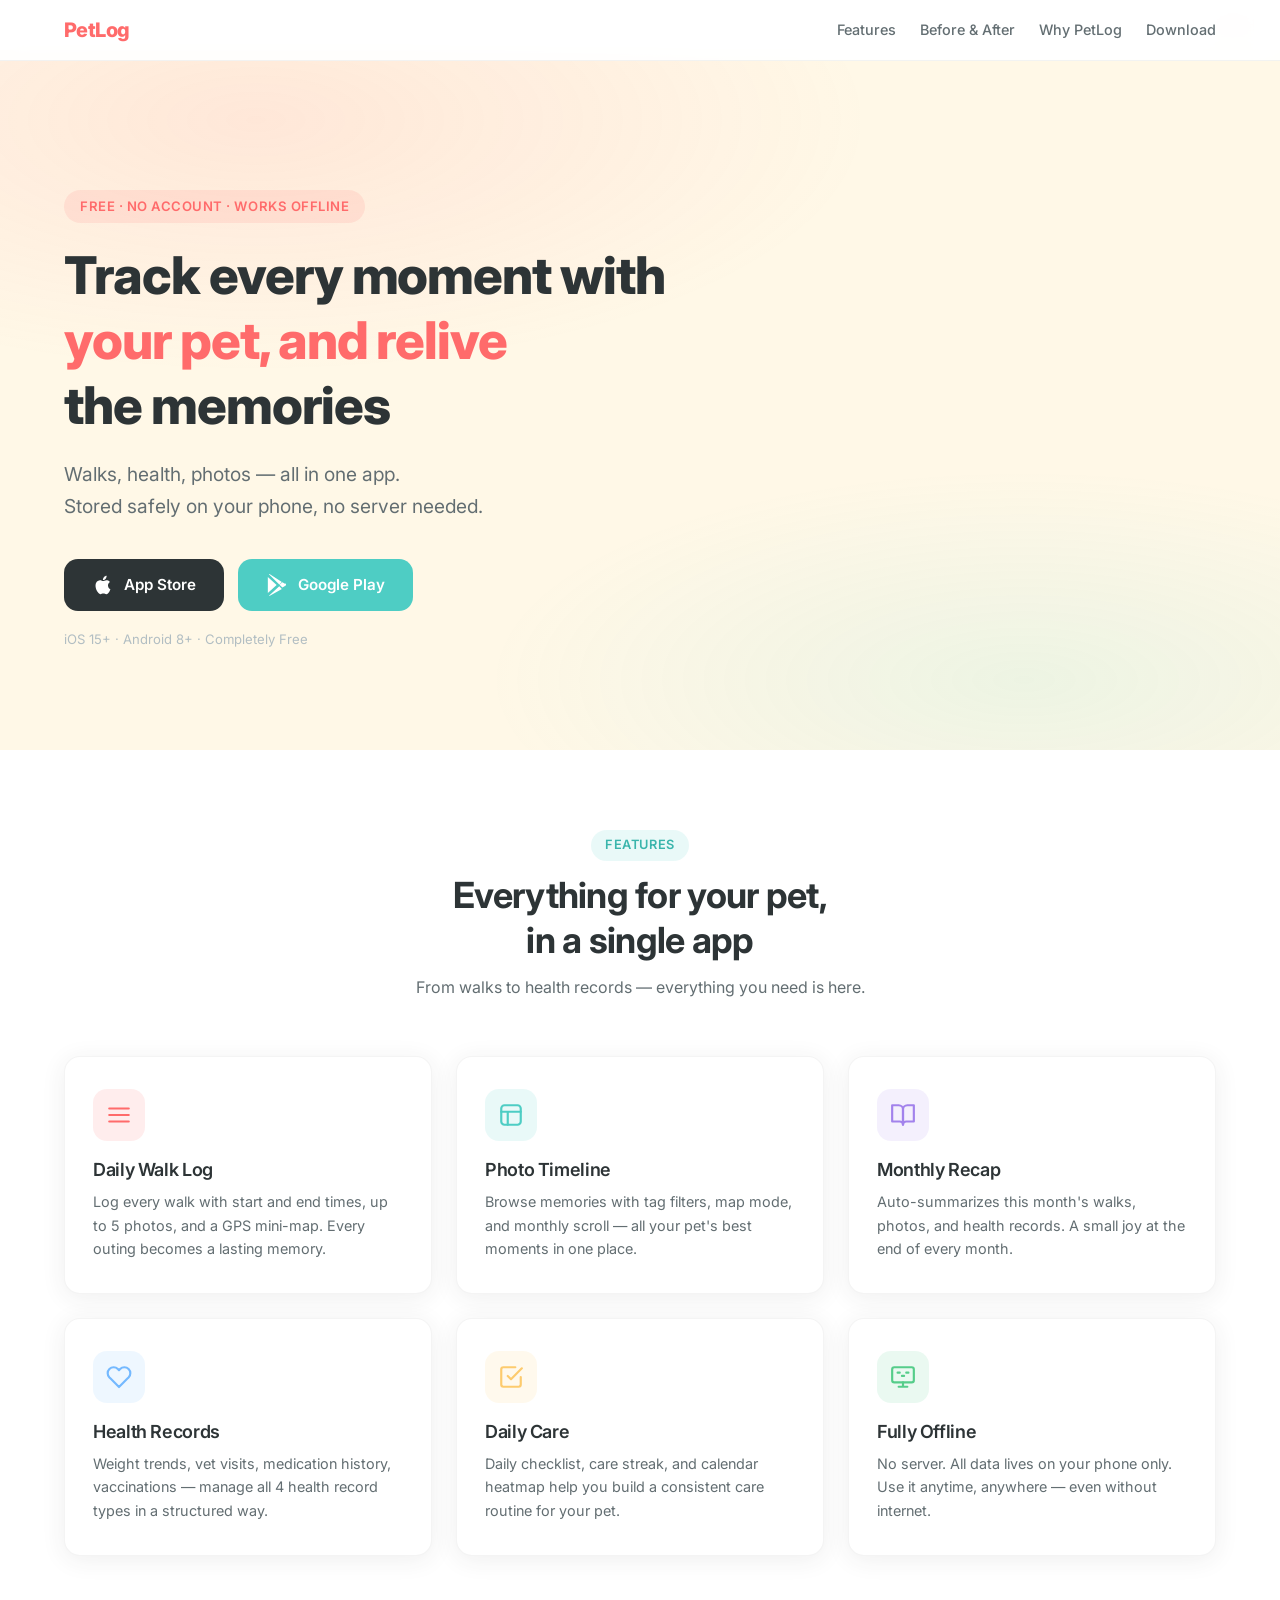
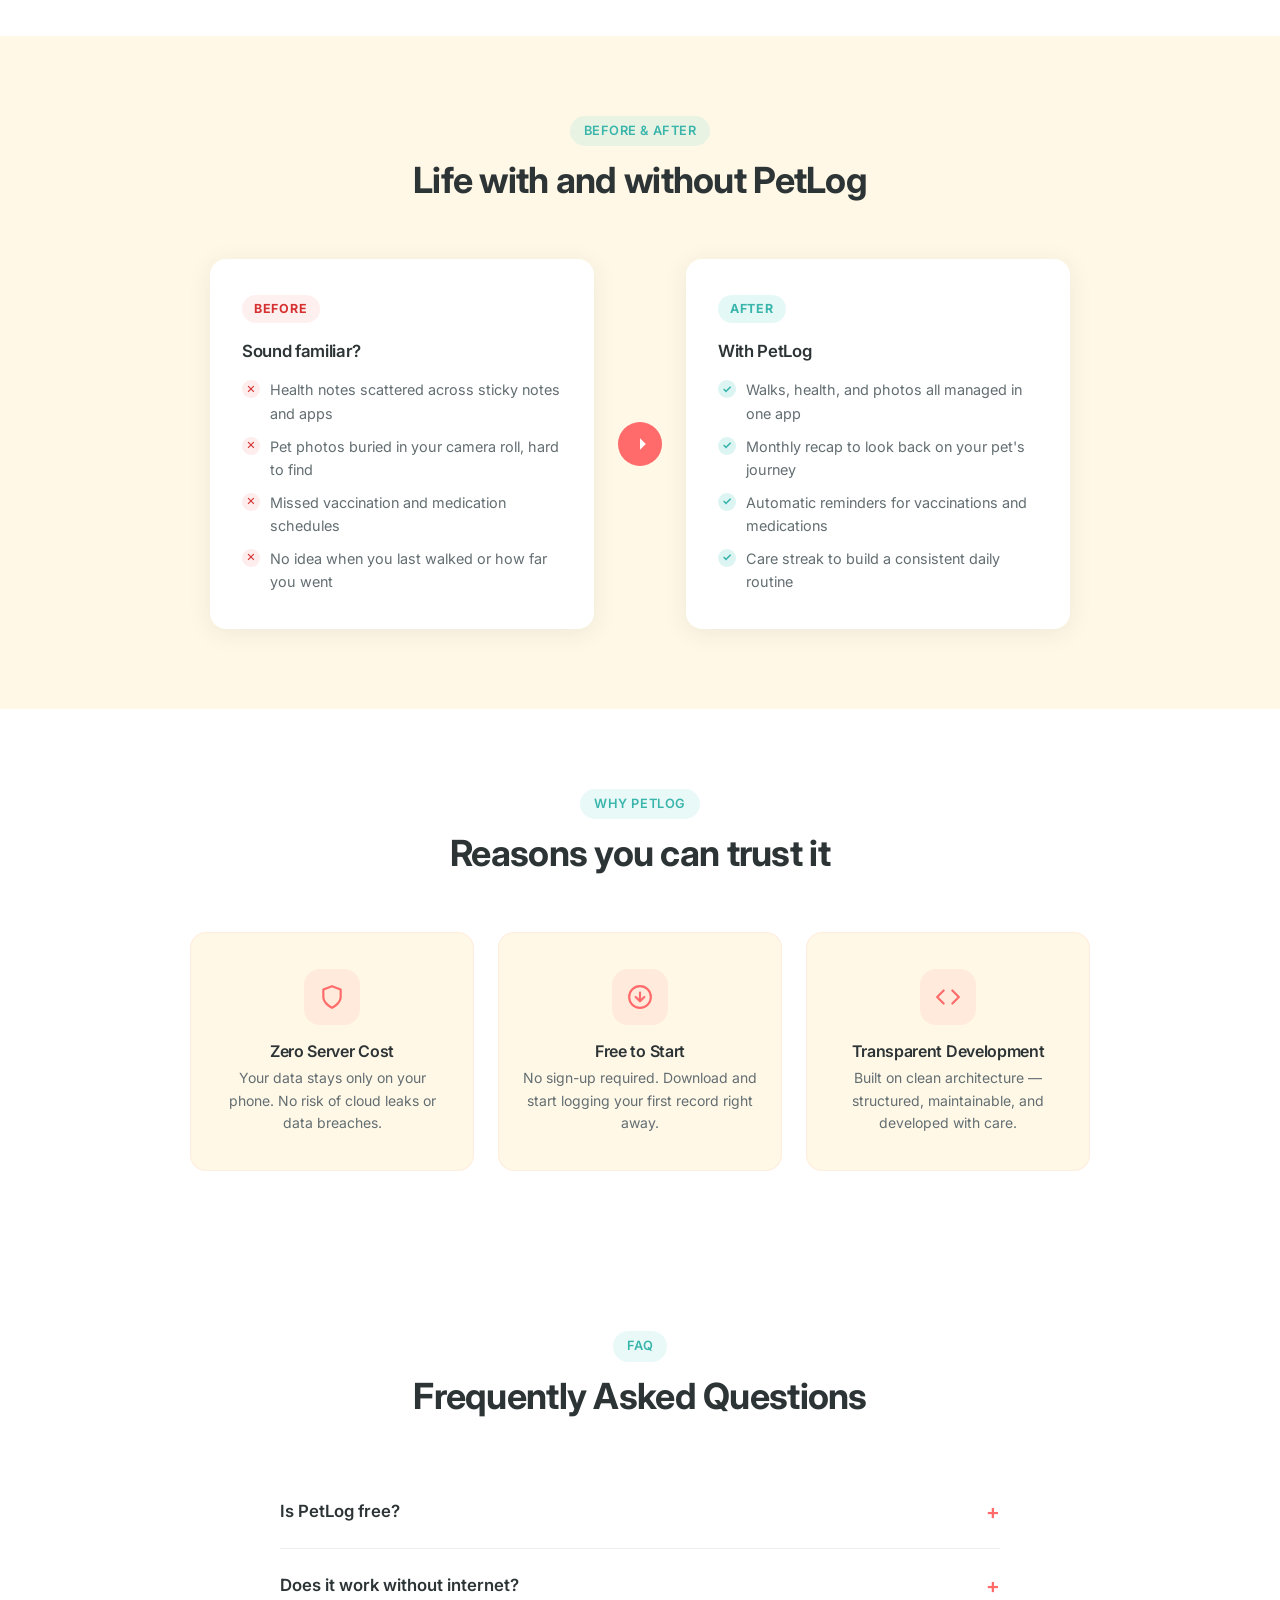
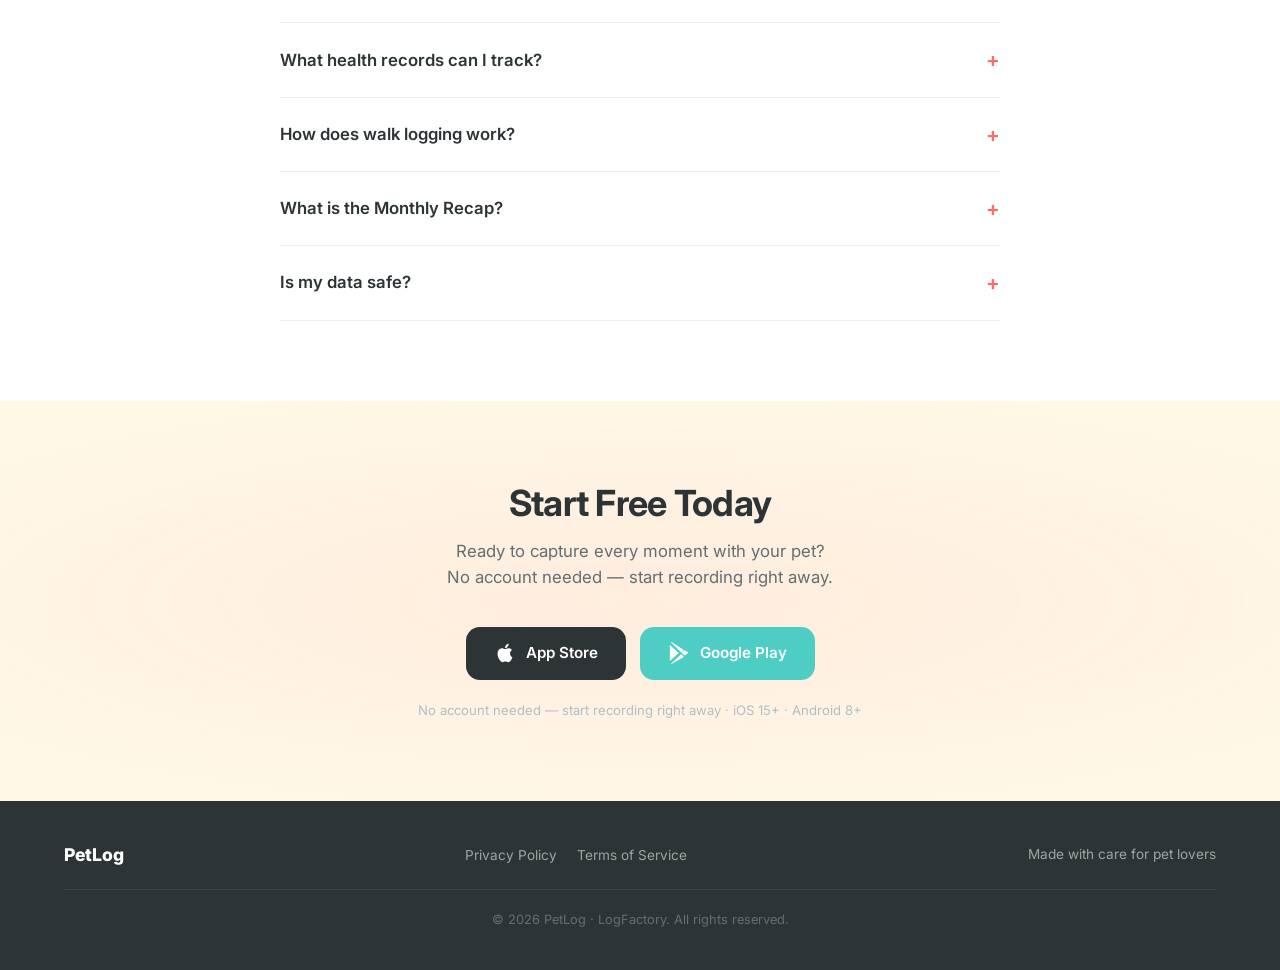
==== commit 4eb912bd: "feat: activate Android Google Play link (1.6.0+20 live) Replace disabled "Google Play (준비중 / Coming " ====
--- a/en/index.html
+++ b/en/index.html
@@ -27,7 +27,7 @@
   <meta name="twitter:description" content="Walks, health, photos — all in one app. Offline-first and completely free." />
 
   <meta name="theme-color" content="#FF6B6B" />
-  <meta name="apple-itunes-app" content="app-id=APP_ID" />
+  <meta name="apple-itunes-app" content="app-id=6760936087" />
 
   <!-- JSON-LD: SoftwareApplication (SEO/AEO/GEO) -->
   <script type="application/ld+json">
@@ -753,18 +753,18 @@
             </svg>
             App Store
           </a>
-          <span
-            class="btn btn-mint btn-disabled"
-            aria-label="Google Play Coming Soon"
-            style="opacity:0.55;cursor:default;pointer-events:none;"
+          <a
+            href="https://play.google.com/store/apps/details?id=com.logfactory.petlog"
+            class="btn btn-mint"
+            aria-label="Download on Google Play"
           >
             <svg class="store-icon" viewBox="0 0 24 24" fill="currentColor" aria-hidden="true">
               <path d="M3.18 23.76c.33.18.7.22 1.06.1l13.07-7.54-2.83-2.83-11.3 10.27zm-1.18-20.5v17.48l9.62-8.74-9.62-8.74zm19.16 7.6-3.3-1.9-3.14 2.86 3.14 2.86 3.32-1.92c.95-.55.95-1.86-.02-2.9zM4.24.14C3.88.02 3.51.06 3.18.24L14.49 11.55l2.83-2.83L4.24.14z"/>
             </svg>
-            Google Play (Coming Soon)
-          </span>
-        </div>
-        <p class="hero-note">iOS 15+ · Android (Coming Soon) · Completely Free</p>
+            Google Play
+          </a>
+        </div>
+        <p class="hero-note">iOS 15+ · Android 8+ · Completely Free</p>
       </div>
     </div>
   </section>
@@ -1021,18 +1021,18 @@
             </svg>
             App Store
           </a>
-          <span
-            class="btn btn-mint btn-disabled"
-            aria-label="Google Play Coming Soon"
-            style="opacity:0.55;cursor:default;pointer-events:none;"
+          <a
+            href="https://play.google.com/store/apps/details?id=com.logfactory.petlog"
+            class="btn btn-mint"
+            aria-label="Download on Google Play"
           >
             <svg class="store-icon" viewBox="0 0 24 24" fill="currentColor" aria-hidden="true">
               <path d="M3.18 23.76c.33.18.7.22 1.06.1l13.07-7.54-2.83-2.83-11.3 10.27zm-1.18-20.5v17.48l9.62-8.74-9.62-8.74zm19.16 7.6-3.3-1.9-3.14 2.86 3.14 2.86 3.32-1.92c.95-.55.95-1.86-.02-2.9zM4.24.14C3.88.02 3.51.06 3.18.24L14.49 11.55l2.83-2.83L4.24.14z"/>
             </svg>
-            Google Play (Coming Soon)
-          </span>
-        </div>
-        <p class="cta-note">No account needed — start recording right away · iOS 15+ · Android (Coming Soon)</p>
+            Google Play
+          </a>
+        </div>
+        <p class="cta-note">No account needed — start recording right away · iOS 15+ · Android 8+</p>
       </div>
     </div>
   </section>
